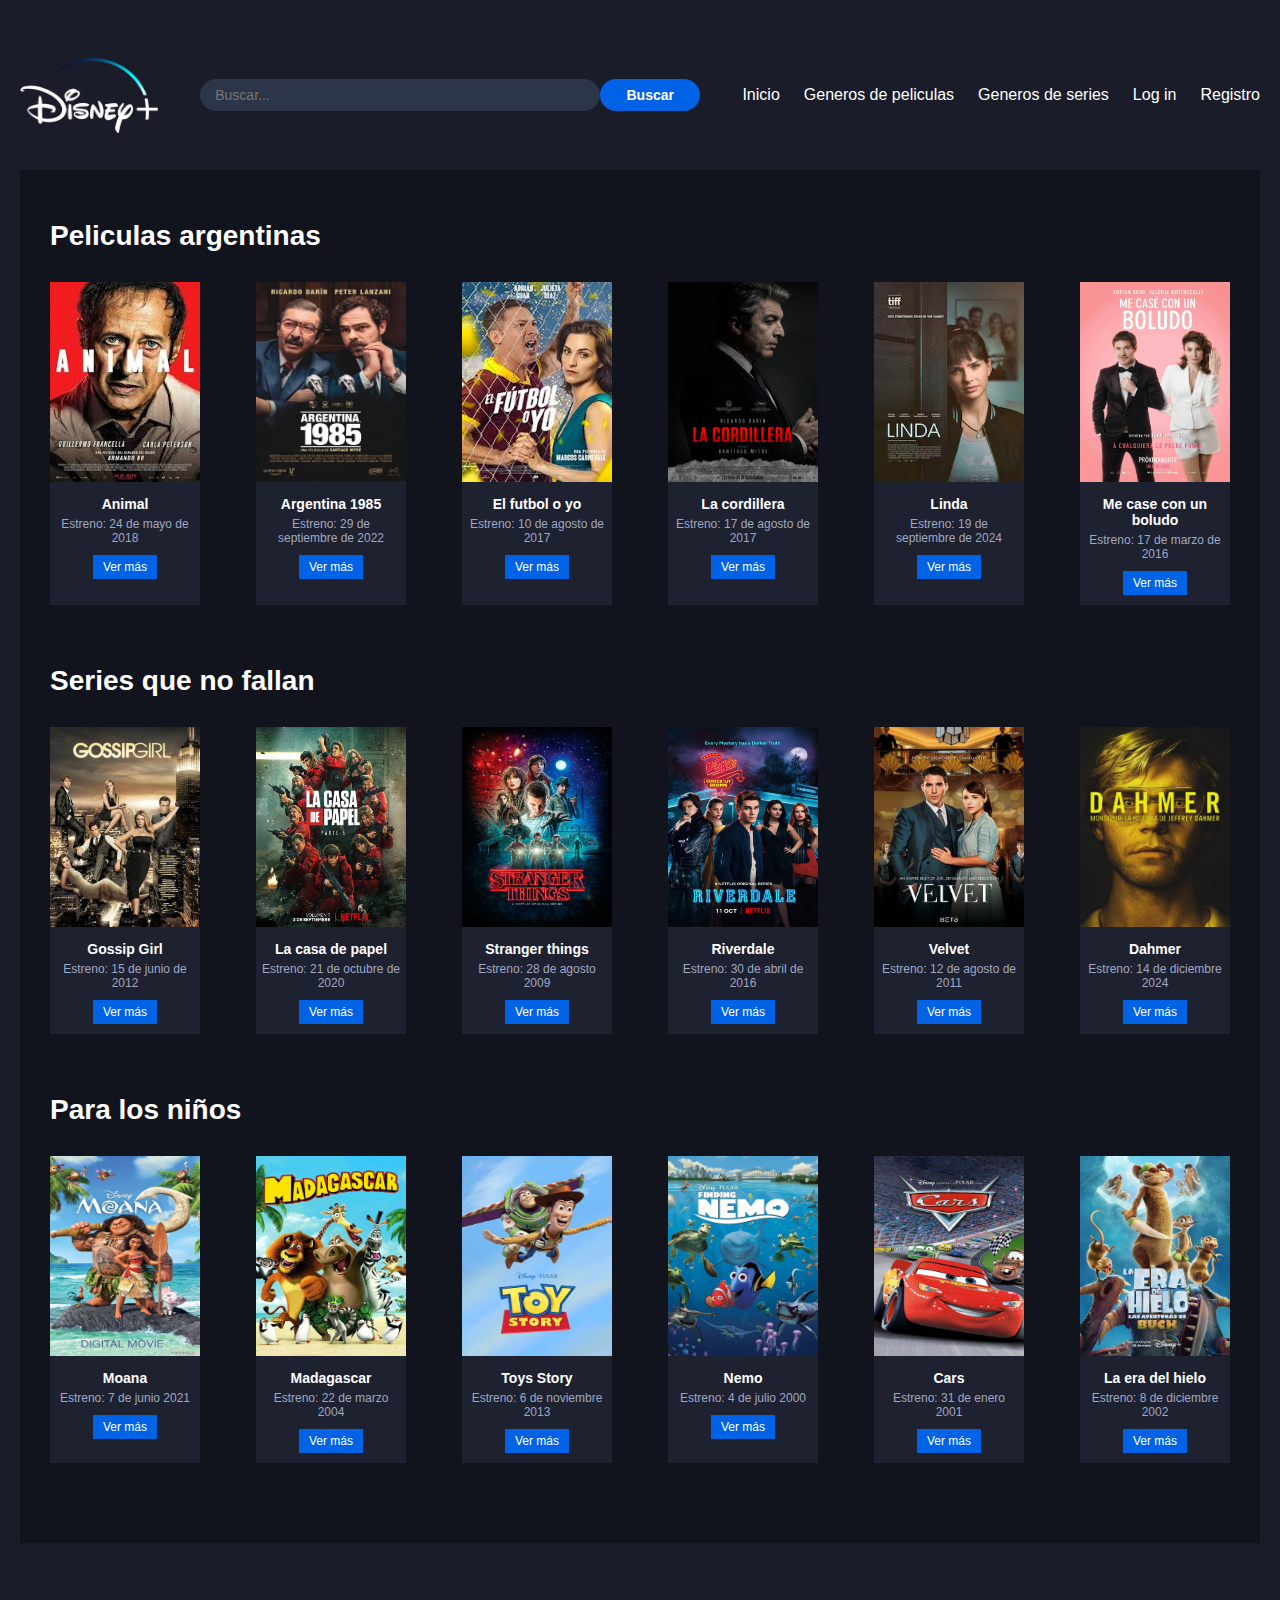
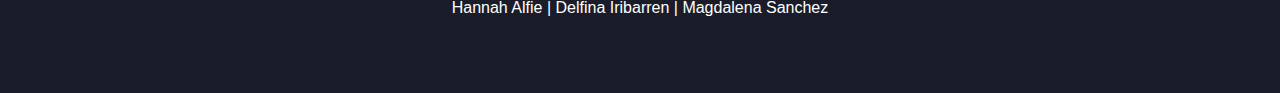
==== index.html @ 9dd9bee4 "header y footer" ====
<!DOCTYPE html>
<html lang="en">
<head>
    <meta charset="UTF-8">
    <meta name="viewport" content="width=device-width, initial-scale=1.0">
    <title>Disney Plus</title>
    <link rel="stylesheet" href="./css/styles.css">
</head>
<body>

    <header>

        <img class="logo" src="./img/Disney_Plus_logo.svg.png" alt="">

        <form class="buscador" action="./resultadosDeBusqueda.html" method="get">
            <input type="text" name="" id="" placeholder="Buscar..." required>
            <button type="submit">Buscar</button>
        </form>
        
        <nav class="formularioNavegador">
            <ul>
                <li>
                    <a href="./index.html">Inicio</a>
                </li>
                <li>
                    <a href="./generosPeliculas.html"> Generos de peliculas </a>
                </li>
                <li>
                    <a href="./generosSeries.html"> Generos de series</a>
                </li>
                <li>
                    <a href="./login.html"> Log in </a>
                </li>
                <li>
                    <a href="./registro.html"> Registro </a>
                </li>
            </ul>
        </nav>

    </header>

    <main>
        <h1>Peliculas argentinas</h1>
        <section class="contenedorPadre">
            <article class="contenedor">
                <img src="./img/animal.png" alt="">
                <h2>Animal</h2>
                <h3>Estreno: 24 de mayo de 2018</h3>
                <a href="./detallePelicula.html">Ver más</a>
            </article>
            
            <article class="contenedor">
                <img src="./img/arg1985.png" alt="">
                <h2>Argentina 1985</h2>
                <h3>Estreno: 29 de septiembre de 2022</h3>
                <a href="./detallePelicula.html">Ver más</a>
            </article>

            <article class="contenedor">
                <img src="./img/elfutbol.png" alt="">
                <h2>El futbol o yo</h2>
                <h3>Estreno: 10 de agosto de 2017</h3>
                <a href="./detallePelicula.html">Ver más</a>
            </article>

            <article class="contenedor">
                <img src="./img/cordillera.jpg" alt="">
                <h2>La cordillera</h2>
                <h3>Estreno: 17 de agosto de 2017</h3>
                <a href="./detallePelicula.html">Ver más</a>
            </article>

            <article class="contenedor">
                <img src="./img/linda.jpg" alt="">
                <h2>Linda</h2>
                <h3>Estreno: 19 de septiembre de 2024</h3>
                <a href="./detallePelicula.html">Ver más</a>
            </article>

            <article class="contenedor">
                <img src="./img/Me_casae_con_un_boludo.jpg" alt="">
                <h2>Me case con un boludo</h2>
                <h3>Estreno: 17 de marzo de 2016</h3>
                <a href="./detallePelicula.html">Ver más</a>
            </article>
        </section>

        <h1>Series que no fallan</h1>
        <section class="contenedorPadre">
            <article class="contenedor">
                <img src="./img/gossip.jpg" alt="">
                <h2>Gossip Girl</h2>
                <h3>Estreno: 15 de junio de 2012</h3>
                <a href="./detalleSerie.html">Ver más</a>
            </article>
            
            <article class="contenedor">
                <img src="./img/lcdp.jpg" alt="">
                <h2>La casa de papel</h2>
                <h3>Estreno: 21 de octubre de 2020</h3>
                <a href="./detalleSerie.html">Ver más</a>
            </article>

            <article class="contenedor">
                <img src="./img/stranger.jpg" alt="">
                <h2>Stranger things</h2>
                <h3>Estreno: 28 de agosto 2009</h3>
                <a href="./detalleSerie.html">Ver más</a>
            </article>

            <article class="contenedor">
                <img src="./img/riv.jpg" alt="">
                <h2>Riverdale</h2>
                <h3>Estreno: 30 de abril de 2016</h3>
                <a href="./detalleSerie.html">Ver más</a>
            </article>

            <article class="contenedor">
                <img src="./img/velvet.jpg" alt="">
                <h2>Velvet</h2>
                <h3>Estreno: 12 de agosto de 2011</h3>
                <a href="./detalleSerie.html">Ver más</a>
            </article>

            <article class="contenedor">
                <img src="./img/dahmer.jpg" alt="">
                <h2>Dahmer</h2>
                <h3>Estreno: 14 de diciembre 2024</h3>
                <a href="./detalleSerie.html">Ver más</a>
            </article>
            
        </section>


        <h1>Para los niños</h1>
        <section class="contenedorPadre">
            <article class="contenedor">
                <img src="./img/moana.jpg" alt="">
                <h2>Moana</h2>
                <h3>Estreno: 7 de junio 2021</h3>
                <a href="./detallePelicula.html">Ver más</a>
            </article>

            <article class="contenedor">
                <img src="./img/mada.jgp.jpg" alt="">
                <h2>Madagascar</h2>
                <h3>Estreno: 22 de marzo 2004</h3>
                <a href="./detallePelicula.html">Ver más</a>
            </article>

            <article class="contenedor">
                <img src="./img/toy.jpg" alt="">
                <h2>Toys Story</h2>
                <h3>Estreno: 6 de noviembre 2013</h3>
                <a href="./detallePelicula.html">Ver más</a>
            </article>

            <article class="contenedor">
                <img src="./img/nemo.jpg" alt="">
                <h2>Nemo</h2>
                <h3>Estreno: 4 de julio 2000</h3>
                <a href="./detallePelicula.html">Ver más</a>
            </article>

            <article class="contenedor">
                <img src="./img/cars.jpg" alt="">
                <h2>Cars</h2>
                <h3>Estreno: 31 de enero 2001</h3>
                <a href="./detallePelicula.html">Ver más</a>
            </article>

            <article class="contenedor">
                <img src="./img/era.jpg" alt="">
                <h2>La era del hielo</h2>
                <h3>Estreno: 8 de diciembre 2002</h3>
                <a href="./detallePelicula.html">Ver más</a>
            </article>
        </section>

    </main>

    <footer>
        <p>Hannah Alfie | Delfina Iribarren | Magdalena Sanchez</p>
    </footer>

</body>
</html>
---- css/styles.css ----
*{
    box-sizing: border-box;
}

body{
    font-family: 'Gill Sans', 'Gill Sans MT', Calibri, 'Trebuchet MS', sans-serif;
    background-color: #1a1d29;
    color: white;
    max-width: 1440px;
    margin: 0 auto;
    padding: 20px;
}

header{
        display: flex;
        justify-content: space-between;
        align-items: center; 
        height: 150px; 
    }
    
.logo{
    height: 75px;    
}

.buscador {
    display: flex;
    width: 50%;
    max-width: 500px;
    margin: 0 30px;
}

.buscador input {
    width: 80%;
    padding: 8px 15px;
    border: none;
    border-radius: 20px;
    background-color: #2d3548;
    color: white;
    font-size: 14px;
}

.buscador button {
    width: 20%;
    background-color: #0063e5;
    color: white;
    border: none;
    border-radius: 20px;
    font-size: 14px;
    font-weight: bold;
}

.formularioNavegador ul{
    list-style: none;
    display: flex;
    gap: 24px; 
    margin: 0;
    padding: 0;
}

.formularioNavegador li a{
        color: white;
        text-decoration: none;      
}

main {
    padding: 20px;
    background-color: #12141d;
    color: white;
}

main h1 {
    font-size: 28px;
    margin: 30px 0 20px 10px;
    color: #ffffff;
}


.contenedorPadre{
    display: flex;
    flex-wrap: wrap;
    justify-content: space-between;
    padding: 10px;
    margin-bottom: 30px;
}

.contenedor{
    width: 150px;
    background: #1e2130;
    margin-bottom: 20px;
    text-align: center;
}

.contenedor img {
    width: 100%;
    height: 200px;
}

.contenedor h2 {
    font-size: 14px;
    margin: 10px 5px 5px;
}

.contenedor h3 {
    font-size: 12px;
    color: #a0a8c0;
    margin: 0 5px 10px;
    font-weight: normal;
}

.contenedor a {
    display: inline-block;
    background: #0063e5;
    color: white;
    padding: 5px 10px;
    margin-bottom: 10px;
    text-decoration: none;
    font-size: 12px;
}

footer {
    padding: 40px 20px;
    text-align: center;
}

footer p {
    color: white; 
    font-size: 16px;
}






.detallePelicula{
    max-height: 20vw;
    max-width: 20vw;
    align-content: center; 
    /* NO FUNCIONA EL CENTRALIZADO */
}

.detalleSerie{
    max-height: 20vw;
    max-width: 20vw;
    align-content: center;
    justify-content: center; /*acá probé justificandolo y me funciona */
    /* NO FUNCIONA EL CENTRALIZADO */
}
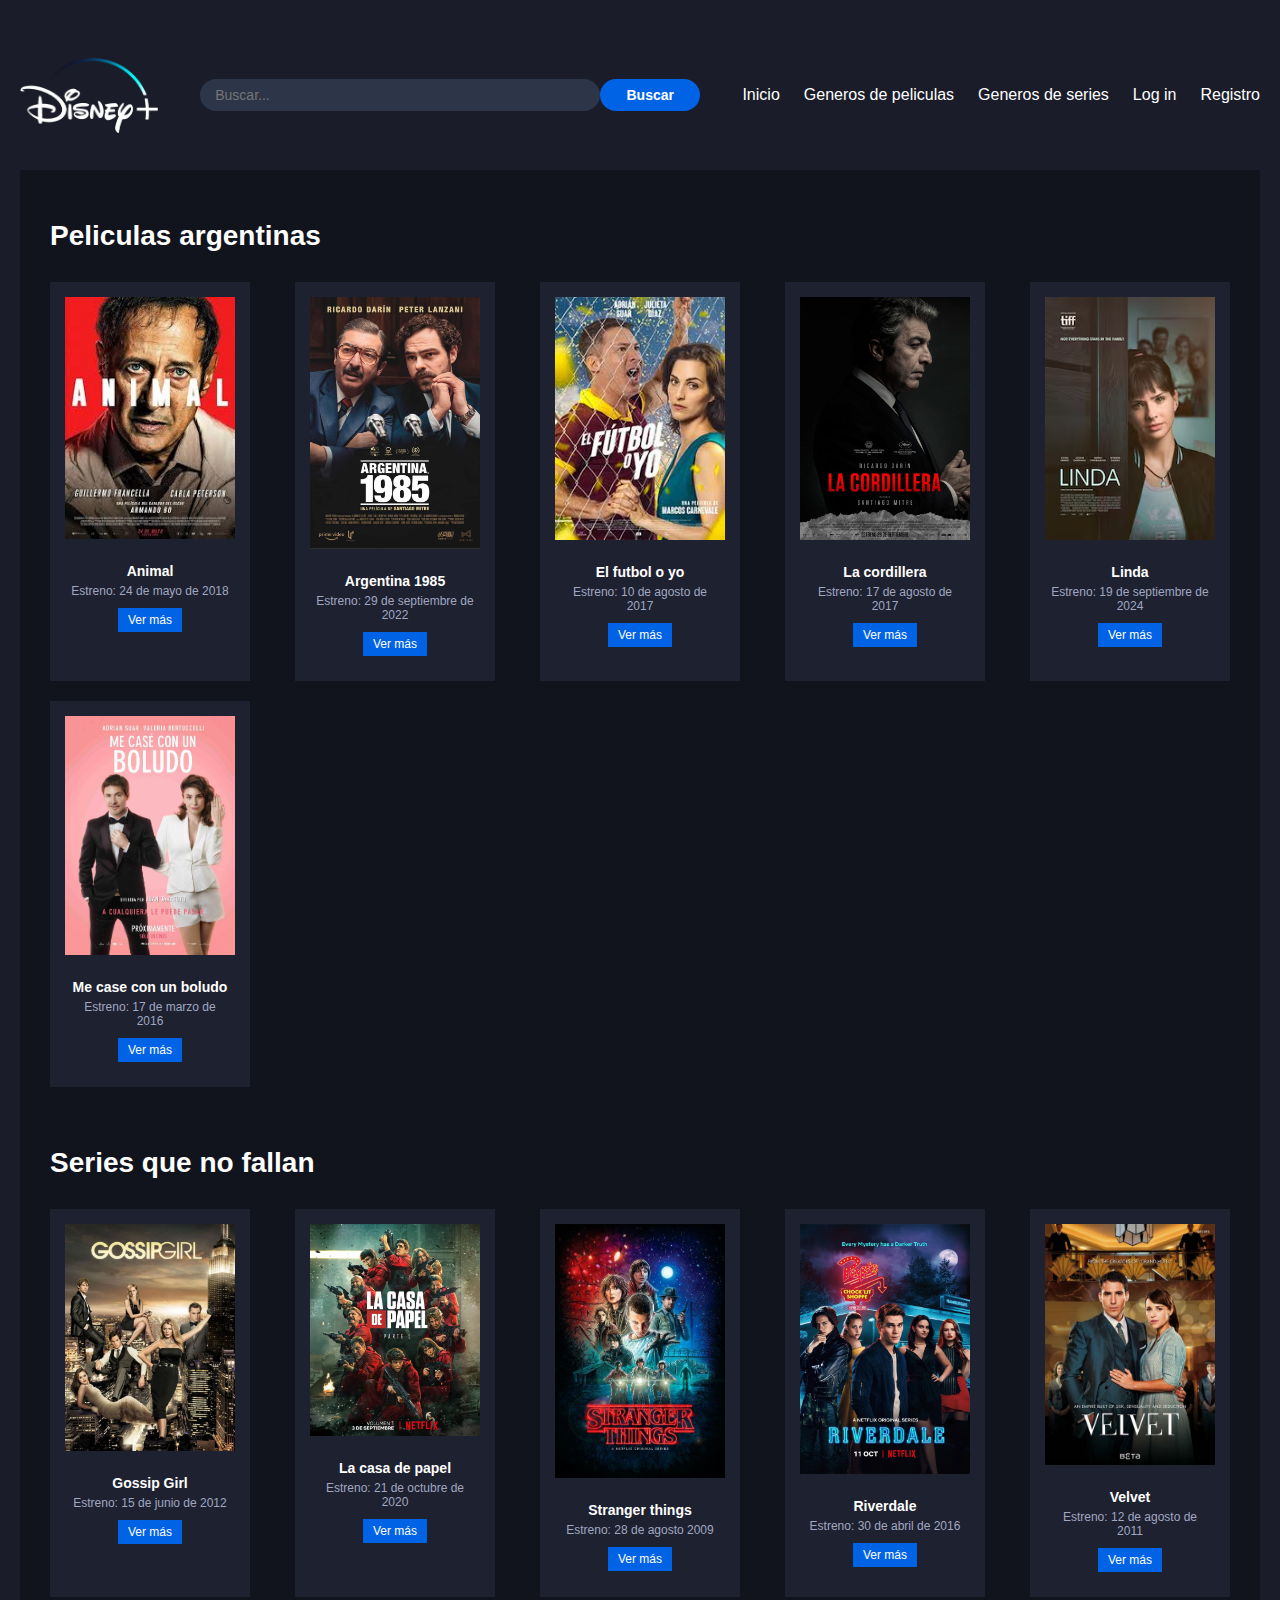
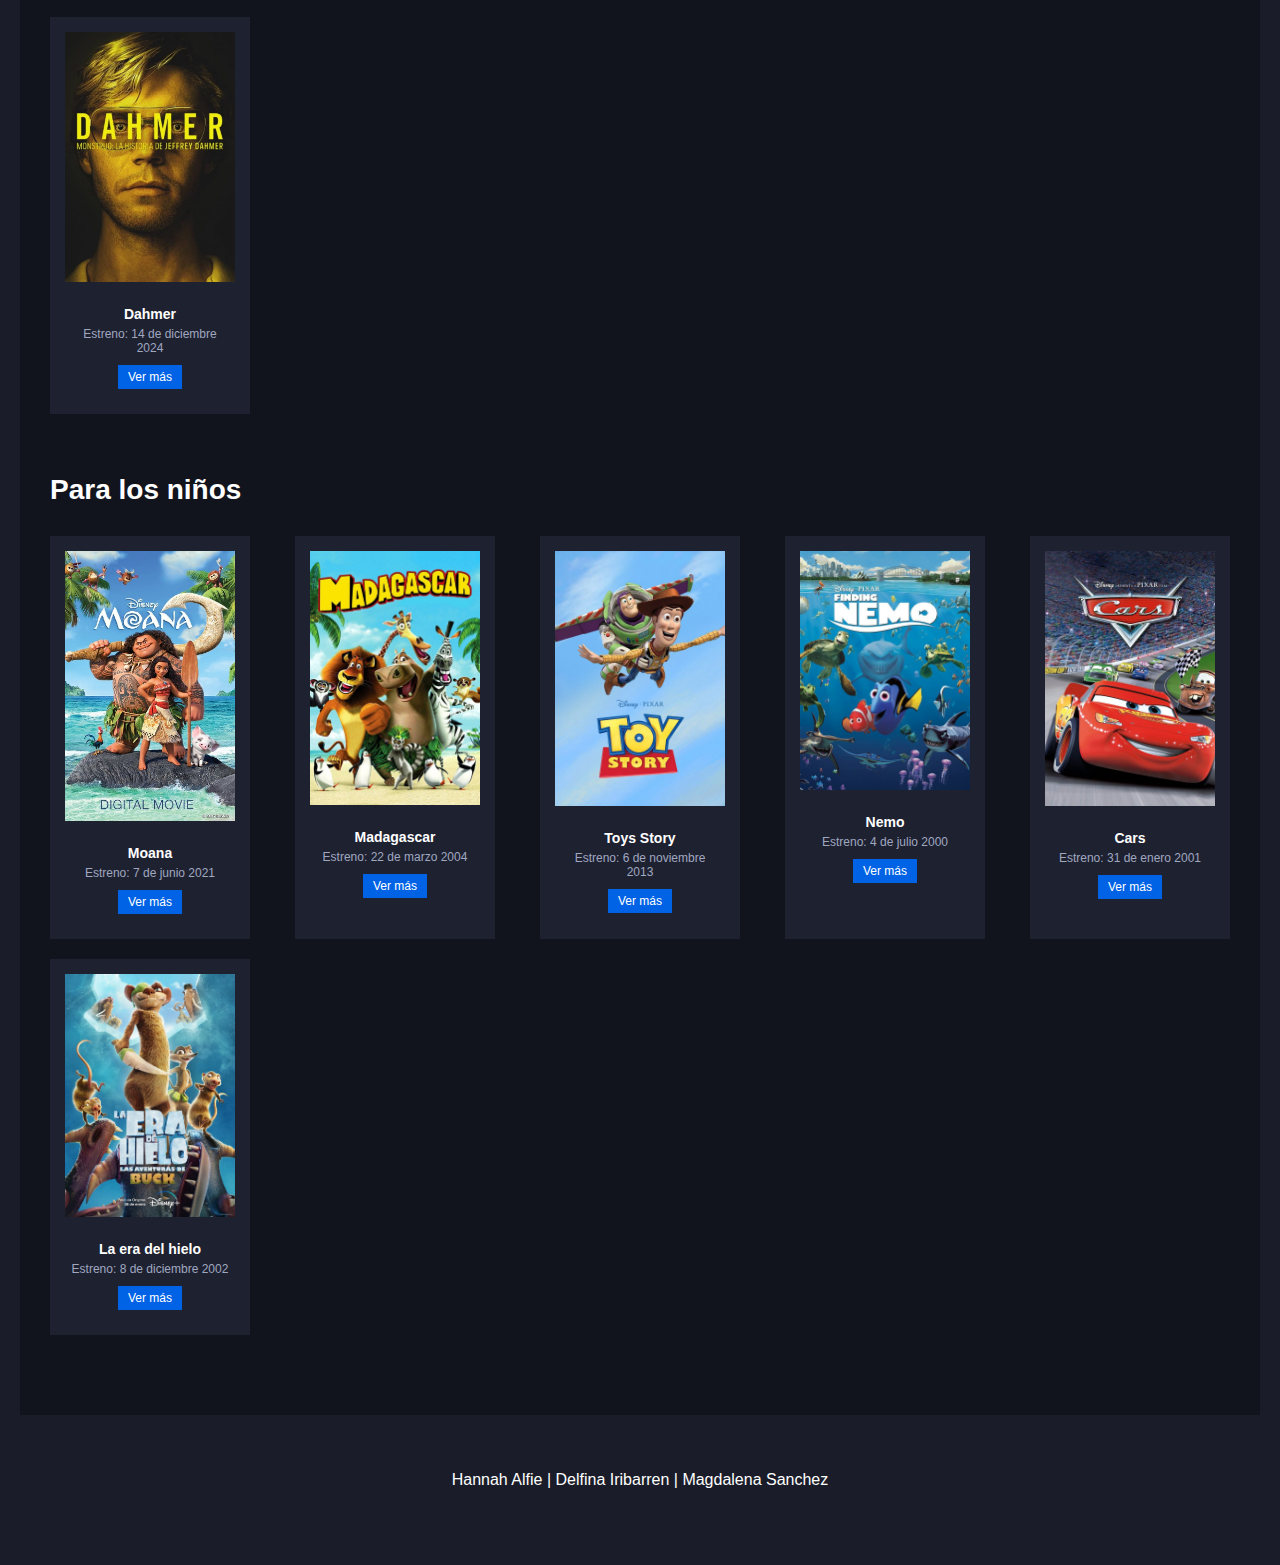
==== commit d19293aa: "registro terminado, correcciones en detalles e index" ====
--- a/index.html
+++ b/index.html
@@ -39,7 +39,7 @@
 
     </header>
 
-    <main>
+    <main class="mainindex">
         <h1>Peliculas argentinas</h1>
         <section class="contenedorPadre">
             <article class="contenedor">
--- a/css/styles.css
+++ b/css/styles.css
@@ -10,7 +10,7 @@
     margin: 0 auto;
     padding: 20px;
 }
-
+/* HEADER */
 header{
         display: flex;
         justify-content: space-between;
@@ -62,18 +62,18 @@
         text-decoration: none;      
 }
 
-main {
+/* INDEX */
+.mainindex{
     padding: 20px;
     background-color: #12141d;
     color: white;
 }
 
-main h1 {
+.mainindex h1 {
     font-size: 28px;
     margin: 30px 0 20px 10px;
     color: #ffffff;
 }
-
 
 .contenedorPadre{
     display: flex;
@@ -84,15 +84,16 @@
 }
 
 .contenedor{
-    width: 150px;
+    width: 200px;
     background: #1e2130;
     margin-bottom: 20px;
     text-align: center;
+    padding: 15px;
 }
 
 .contenedor img {
     width: 100%;
-    height: 200px;
+    margin-bottom: 10px;
 }
 
 .contenedor h2 {
@@ -127,25 +128,102 @@
     font-size: 16px;
 }
 
-
-
-
-
-
-.detallePelicula{
-    max-height: 20vw;
-    max-width: 20vw;
-    align-content: center; 
-    /* NO FUNCIONA EL CENTRALIZADO */
+/* DETALLES */
+
+.detallePelicula {
+    width: 200px;
+    height: auto;
+    border-radius: 5px;
 }
 
 .detalleSerie{
-    max-height: 20vw;
-    max-width: 20vw;
-    align-content: center;
-    justify-content: center; /*acá probé justificandolo y me funciona */
-    /* NO FUNCIONA EL CENTRALIZADO */
-}
-
-
-
+    width: 200px;
+    height: auto;
+    border-radius: 5px;
+}
+
+.detalle-titulo {
+    font-size: 32px;
+    color: white;
+}
+
+.detalle-calificacion {
+    color: #99c0f1;
+    font-size: 20px;
+}
+
+.detalle-info {
+    color: #a0a8c0;
+    font-weight: normal;
+}
+
+.detalle-descripcion {
+    color: #e0e3eb;
+
+}
+
+.detalle-genero a {
+    color: #00a8e8;
+    text-decoration: none;
+}
+
+/* FORMULARIOS */
+.container {
+    display: flex;
+    justify-content: center;
+    padding: 20px;
+    background: #1a1d29;
+}
+
+.login_container, .register_container{
+    background: #2d3548;
+    padding: 30px;
+    border-radius: 8px;
+    width: 100%;
+    max-width: 400px;
+}
+
+
+.login_container h2, .register_container h2  {
+    color: white;
+    text-align: center;
+    margin-bottom: 25px;
+    font-size: 24px;
+}
+
+
+.form_group {
+    margin-bottom: 15px;
+}
+
+.form_control {
+    width: 100%;
+    padding: 10px;
+    background: #1a1d29;
+    border: none;
+    border-radius: 4px;
+    margin-top: 5px;
+}
+
+.boton {
+    width: 100%;
+    padding: 12px;
+    background: #0063e5;
+    color: white;
+    border: none;
+    border-radius: 4px;
+    margin-top: 10px;
+}
+
+.login_container p, .register_container p  {
+    text-align: center;
+    color: #a0a8c0;
+    margin-top: 15px;
+}
+
+.login_container a, 
+.register_container a {
+    color: #00a8e8;
+}
+
+
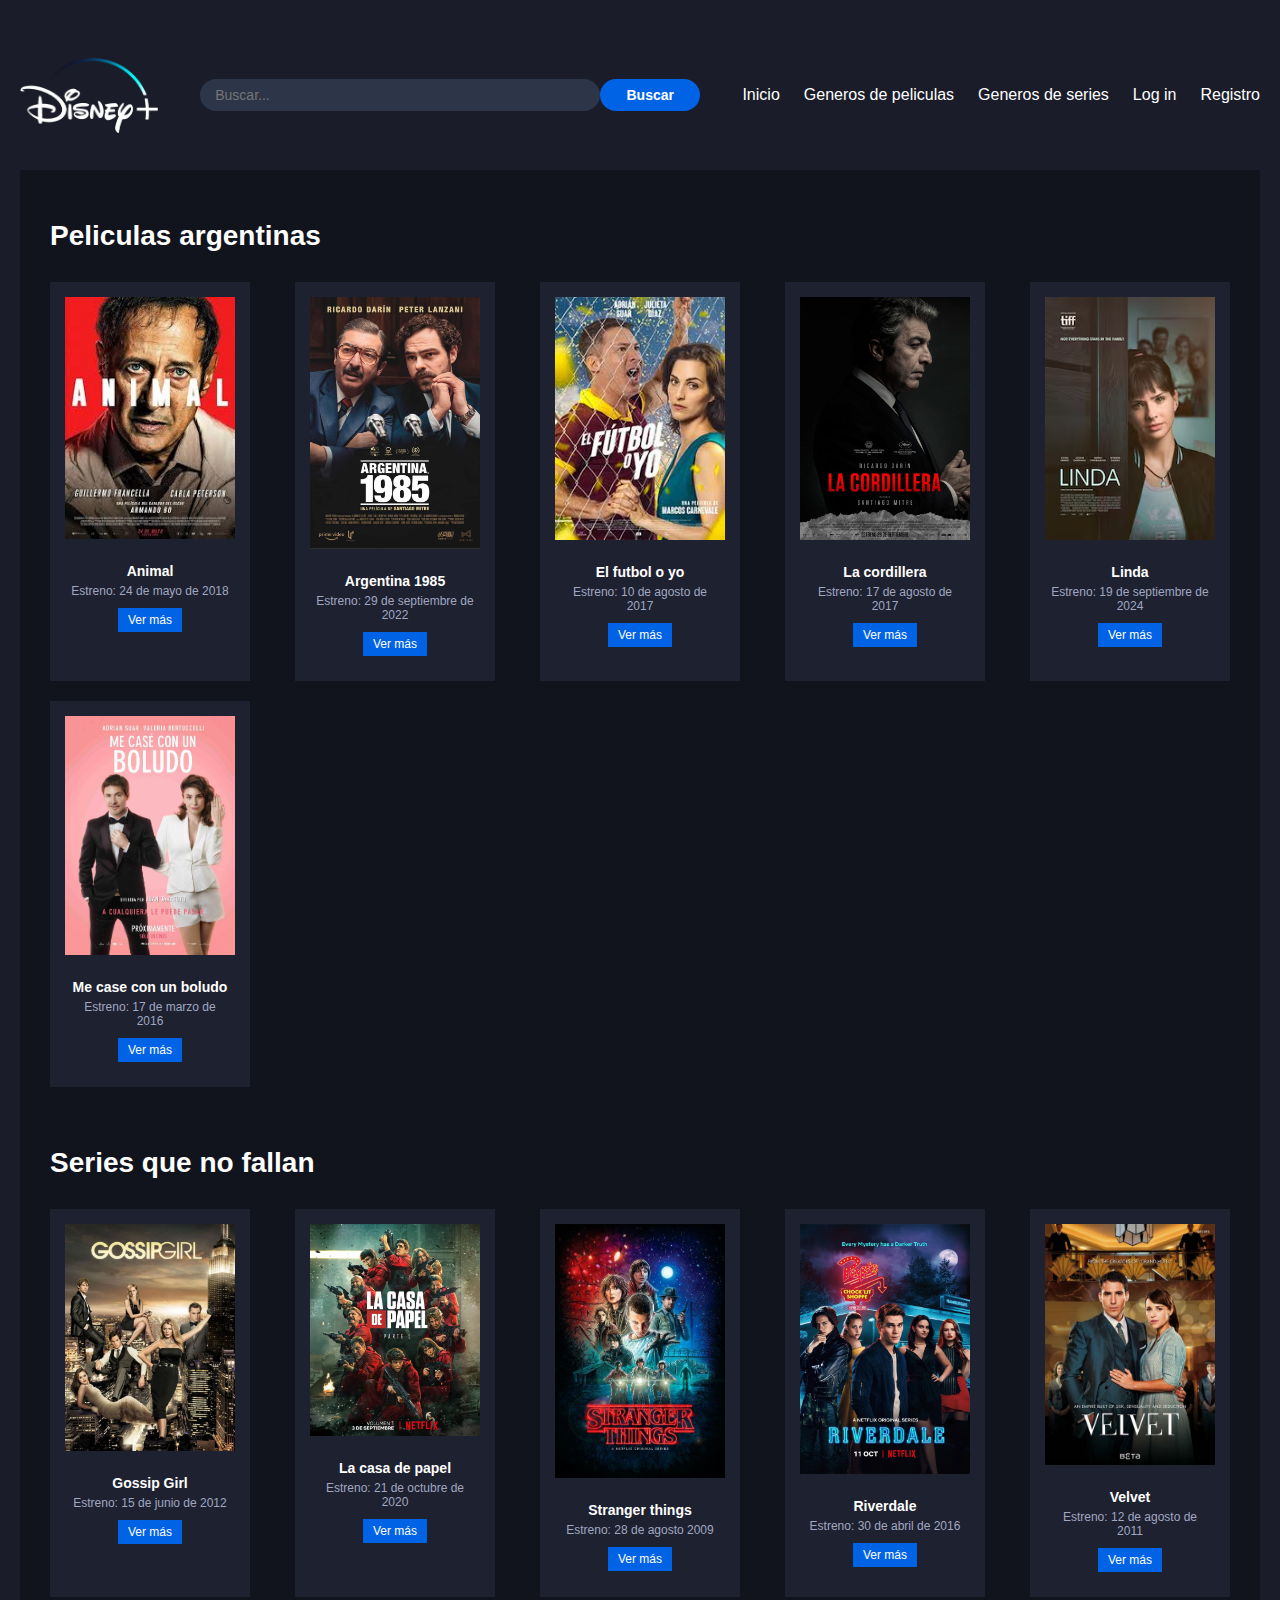
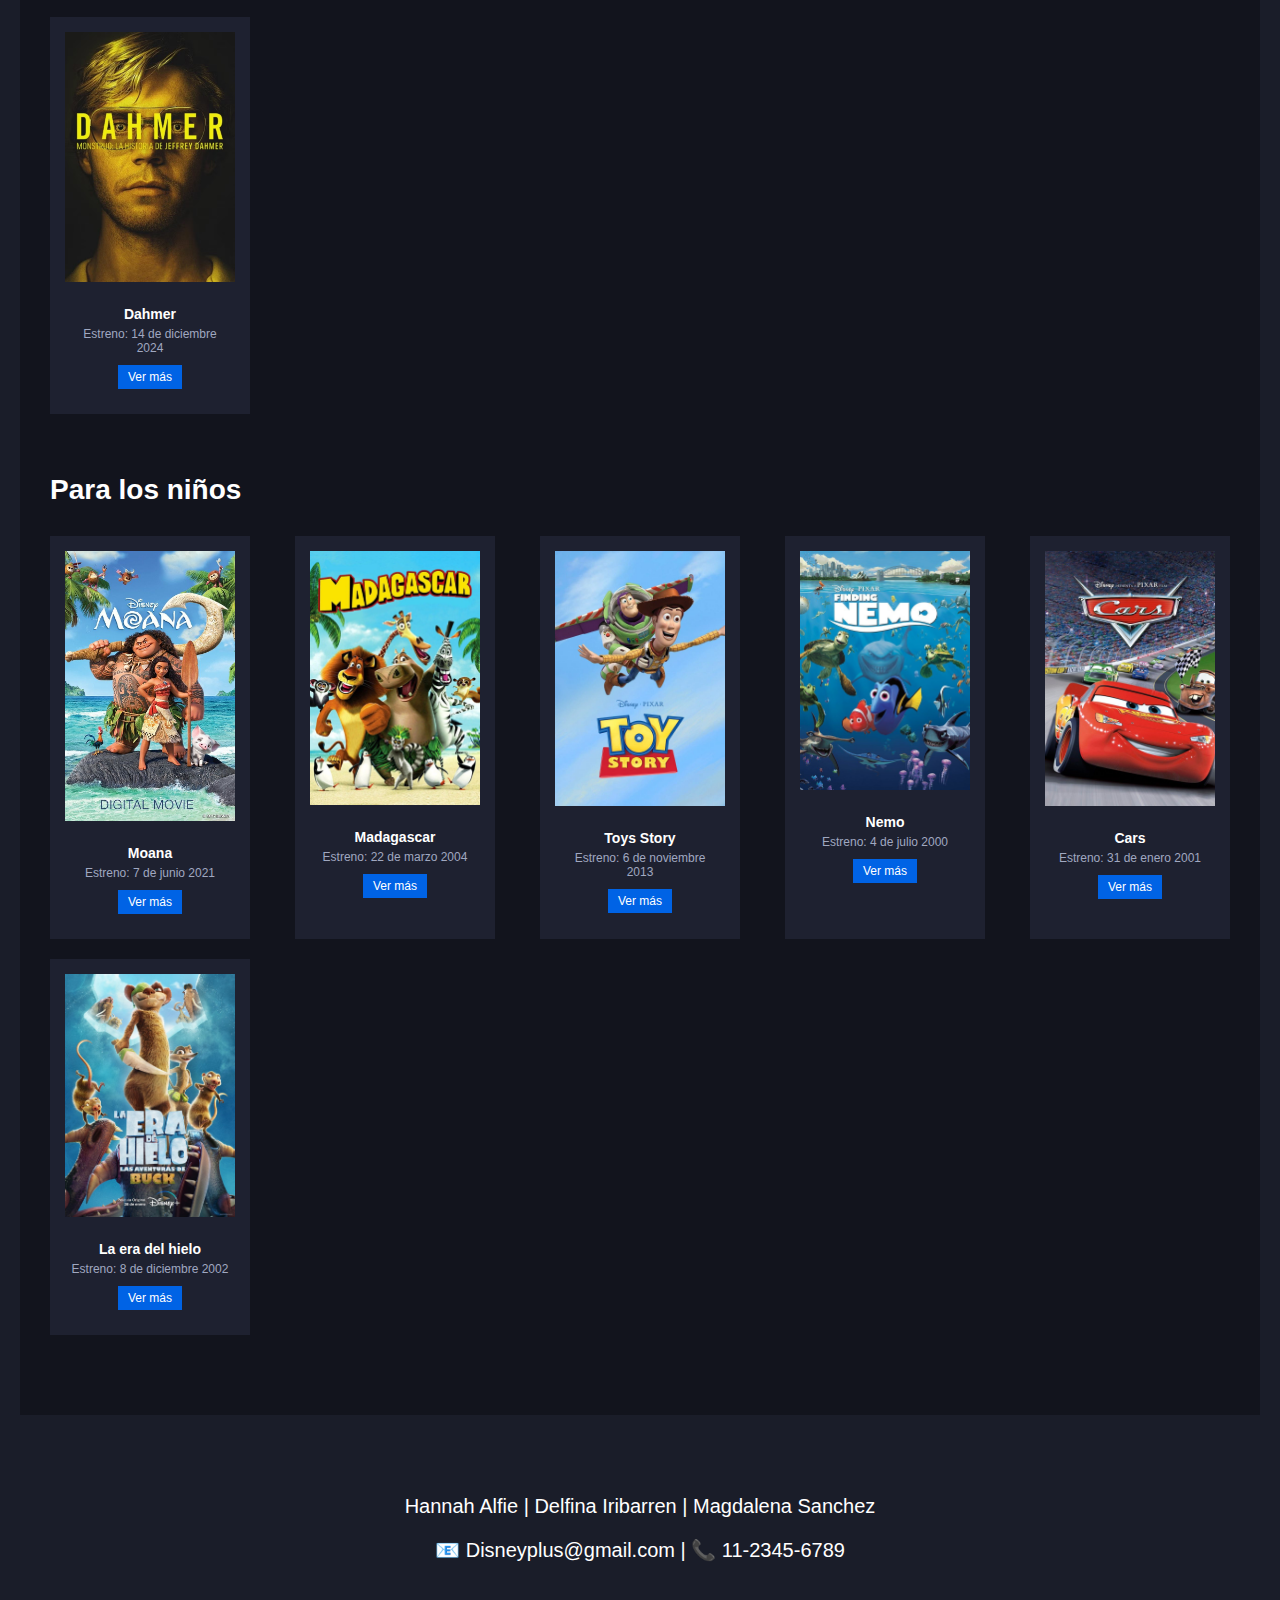
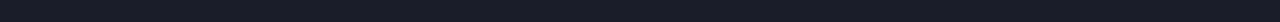
==== commit 95609a3a: "footer" ====
--- a/index.html
+++ b/index.html
@@ -181,7 +181,9 @@
 
     <footer>
         <p>Hannah Alfie | Delfina Iribarren | Magdalena Sanchez</p>
+        <p>📧 Disneyplus@gmail.com | 📞 11-2345-6789</p>
     </footer>
+
 
 </body>
 </html>--- a/css/styles.css
+++ b/css/styles.css
@@ -117,15 +117,13 @@
     text-decoration: none;
     font-size: 12px;
 }
-
+/* FOOTER */
 footer {
-    padding: 40px 20px;
-    text-align: center;
-}
-
-footer p {
-    color: white; 
-    font-size: 16px;
+    color: #ffffff;
+    text-align: center;
+    padding: 20px;
+    font-size: 20px;
+    margin-top: 40px;
 }
 
 /* DETALLES */
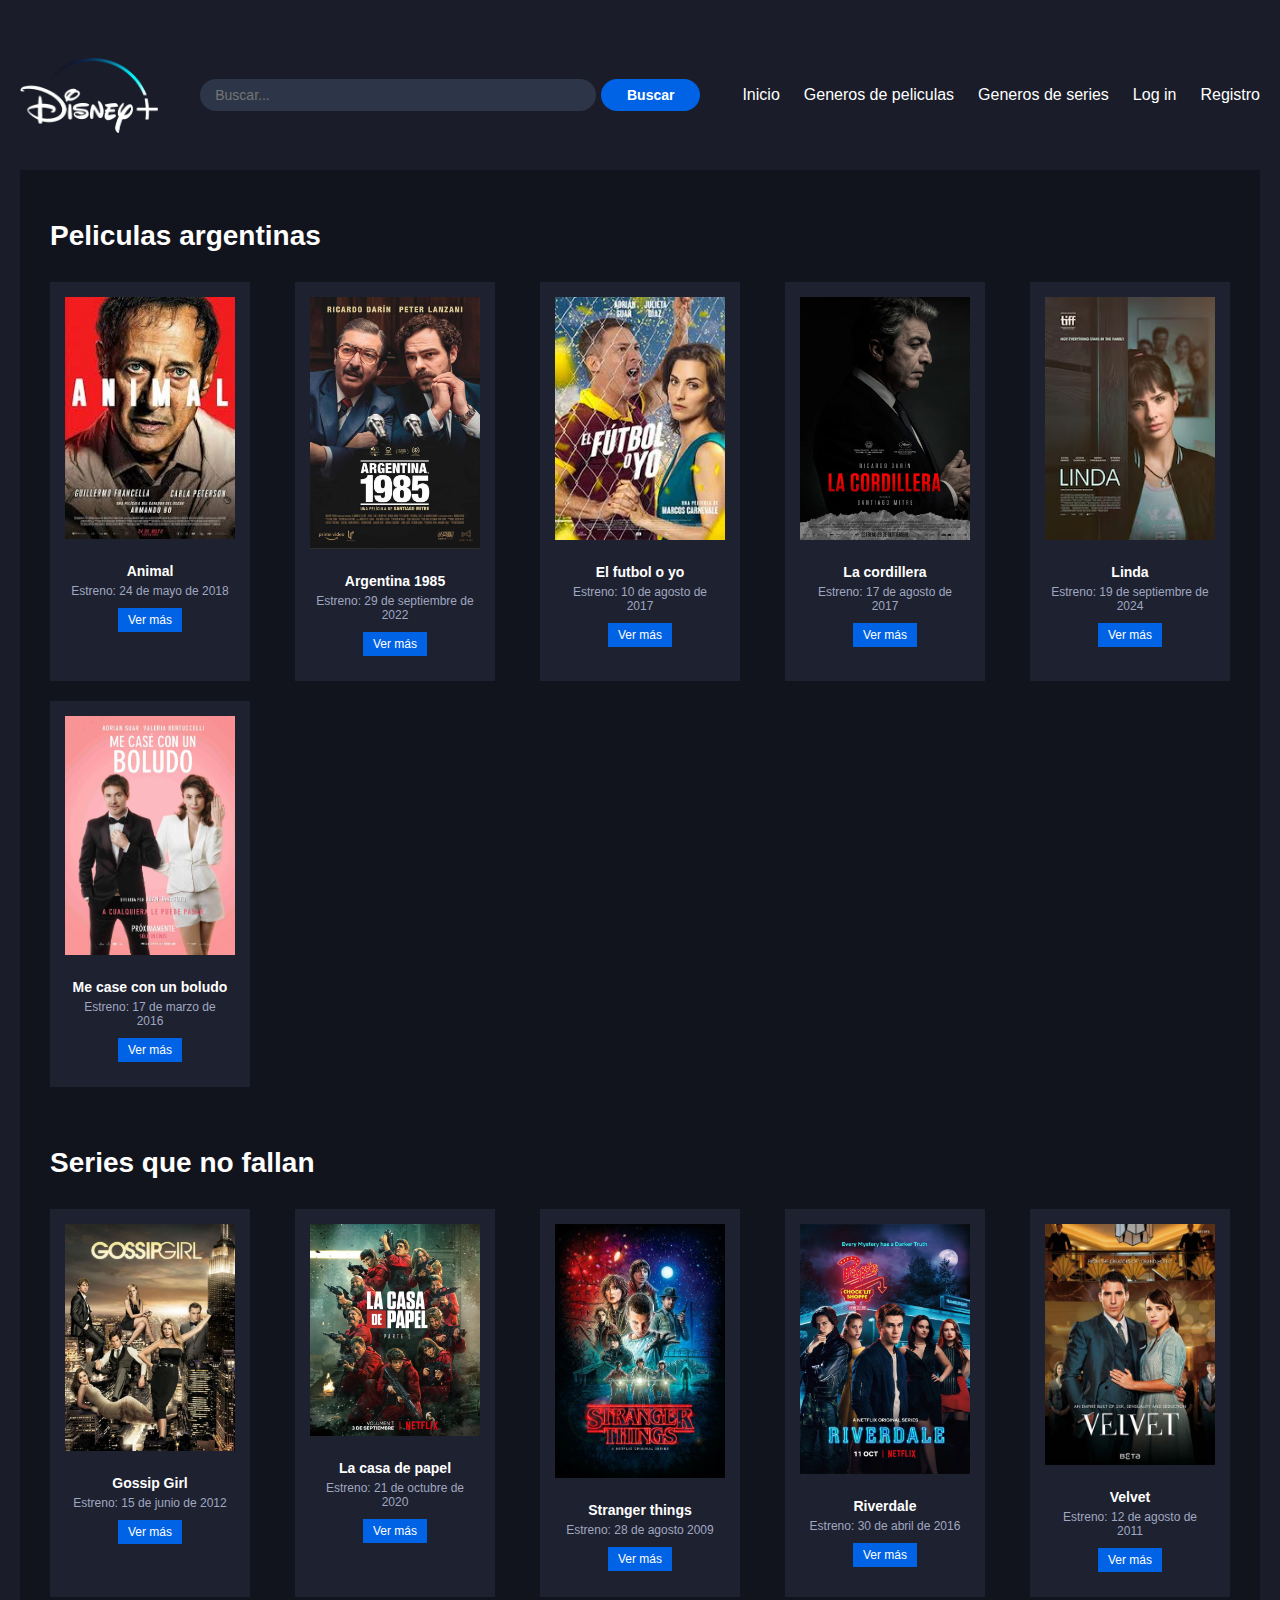
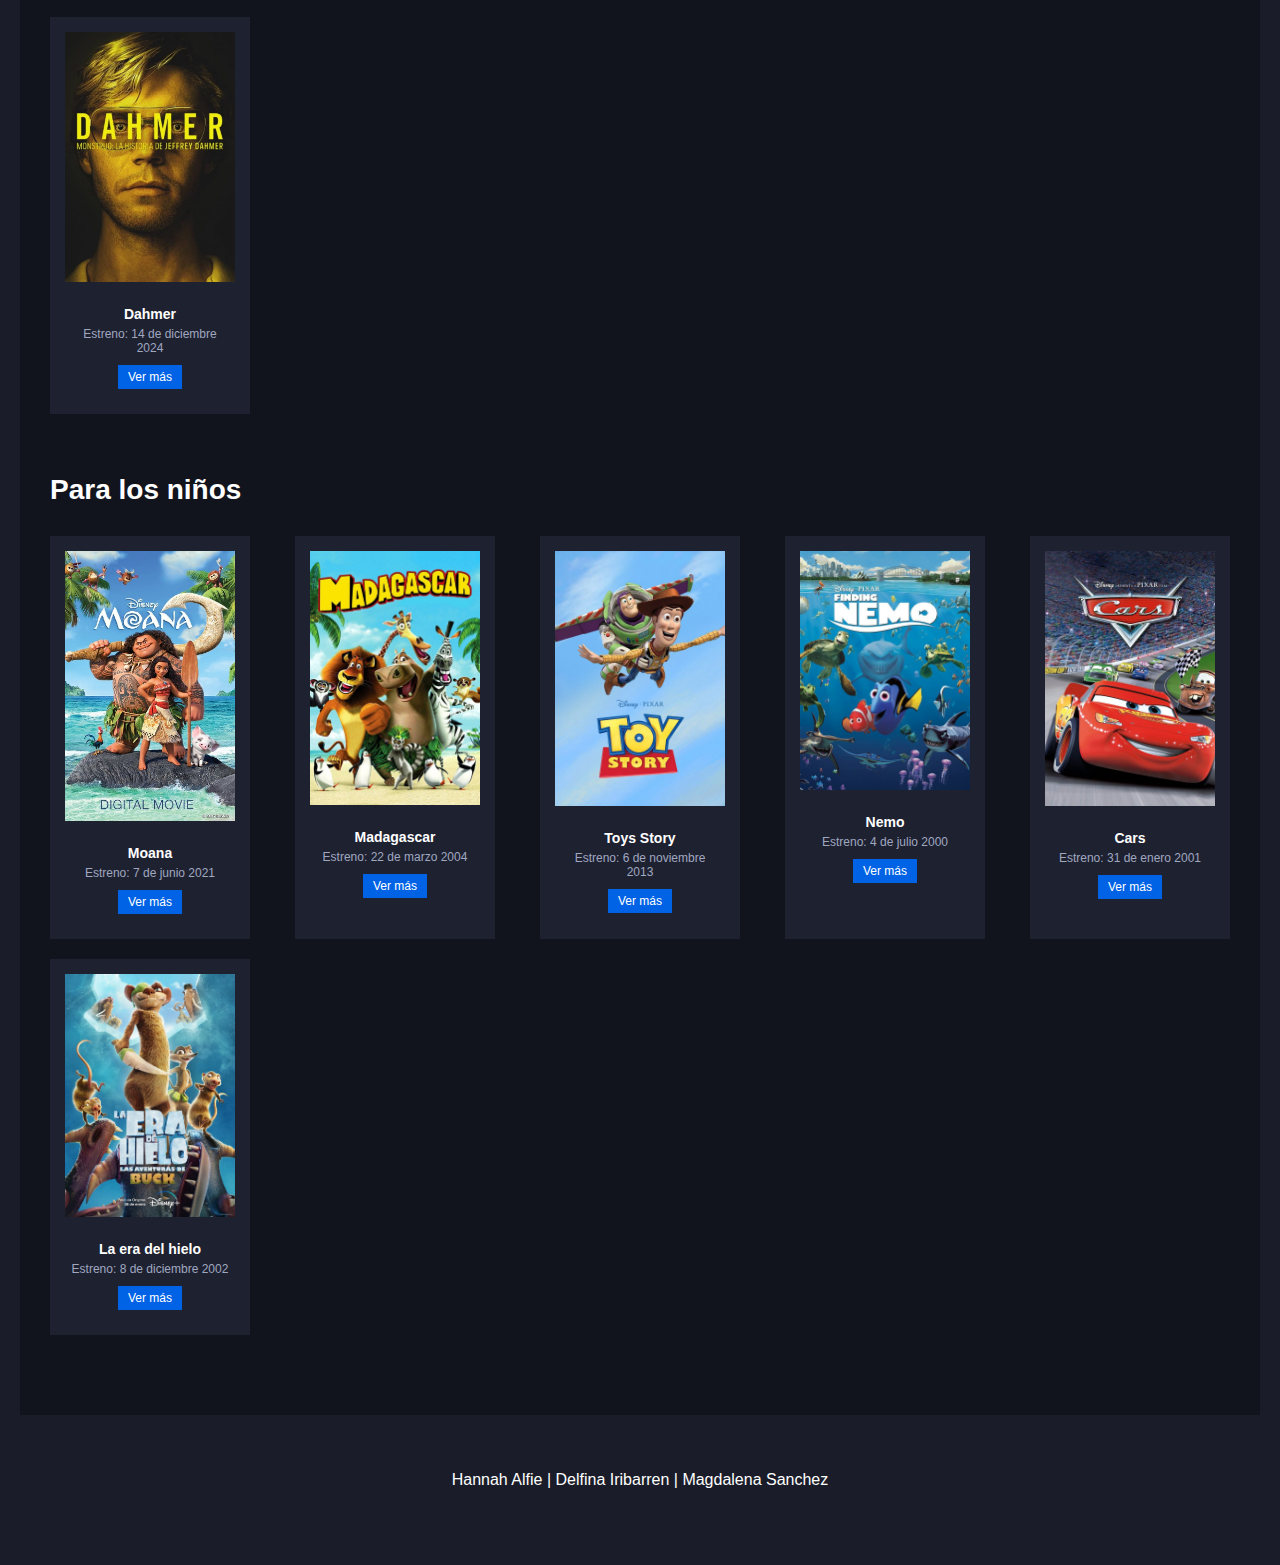
==== commit 7f4a97af: "mis cambios locales" ====
--- a/index.html
+++ b/index.html
@@ -39,7 +39,7 @@
 
     </header>
 
-    <main class="mainindex">
+    <main>
         <h1>Peliculas argentinas</h1>
         <section class="contenedorPadre">
             <article class="contenedor">
@@ -181,9 +181,8 @@
 
     <footer>
         <p>Hannah Alfie | Delfina Iribarren | Magdalena Sanchez</p>
-        <p>📧 Disneyplus@gmail.com | 📞 11-2345-6789</p>
     </footer>
-
+    <!-- comentario -->
 
 </body>
 </html>--- a/css/styles.css
+++ b/css/styles.css
@@ -10,7 +10,7 @@
     margin: 0 auto;
     padding: 20px;
 }
-/* HEADER */
+
 header{
         display: flex;
         justify-content: space-between;
@@ -37,6 +37,7 @@
     background-color: #2d3548;
     color: white;
     font-size: 14px;
+    margin-right: 5px;
 }
 
 .buscador button {
@@ -62,18 +63,18 @@
         text-decoration: none;      
 }
 
-/* INDEX */
-.mainindex{
+main {
     padding: 20px;
     background-color: #12141d;
     color: white;
 }
 
-.mainindex h1 {
+main h1 {
     font-size: 28px;
     margin: 30px 0 20px 10px;
     color: #ffffff;
 }
+
 
 .contenedorPadre{
     display: flex;
@@ -117,13 +118,15 @@
     text-decoration: none;
     font-size: 12px;
 }
-/* FOOTER */
+
 footer {
-    color: #ffffff;
-    text-align: center;
-    padding: 20px;
-    font-size: 20px;
-    margin-top: 40px;
+    padding: 40px 20px;
+    text-align: center;
+}
+
+footer p {
+    color: white; 
+    font-size: 16px;
 }
 
 /* DETALLES */
@@ -165,7 +168,7 @@
     text-decoration: none;
 }
 
-/* FORMULARIOS */
+/* LOGIN */
 .container {
     display: flex;
     justify-content: center;
@@ -173,7 +176,7 @@
     background: #1a1d29;
 }
 
-.login_container, .register_container{
+.login_container {
     background: #2d3548;
     padding: 30px;
     border-radius: 8px;
@@ -181,19 +184,21 @@
     max-width: 400px;
 }
 
-
-.login_container h2, .register_container h2  {
+.login_container h2 {
     color: white;
     text-align: center;
     margin-bottom: 25px;
     font-size: 24px;
 }
 
-
 .form_group {
     margin-bottom: 15px;
 }
 
+.form_group label {
+    color: #a0a8c0;
+}
+
 .form_control {
     width: 100%;
     padding: 10px;
@@ -213,15 +218,73 @@
     margin-top: 10px;
 }
 
-.login_container p, .register_container p  {
+.login_container p {
     text-align: center;
     color: #a0a8c0;
     margin-top: 15px;
 }
 
-.login_container a, 
-.register_container a {
+.login_container a {
     color: #00a8e8;
 }
 
-
+/* REGISTRO */
+.registrate{
+    display: flex;
+    justify-content: center;
+}
+.contenedorFormRegister{
+    display: flex;
+    justify-content: center;
+    padding: 20px;
+    background: #1a1d29;
+}
+.contenedorFormRegister div{
+    padding: 5px;
+}
+.contenedorFormRegister label{
+    text-align: center;
+    color: #a0a8c0;
+    margin-top: 15px;
+}
+.contenedorFormRegister span{
+    text-align: center;
+    color: #a0a8c0;
+    margin-top: 15px;
+}
+.yaTengo{
+    text-align: center;
+}
+.contenedorFormRegister a{
+    color: #00a8e8;
+}
+.botonEnviarRegistro{
+    width: 100%;
+    padding: 12px;
+    background: #0063e5;
+    color: white;
+    border: none;
+    border-radius: 4px;
+    margin-top: 10px;
+}
+.botonEnviarRegistro a{
+    color: white;
+    text-decoration: none;
+}
+
+/* GENEROS PELICULAS Y GENEROS SERIES */
+.generos ul{
+    display: flex;
+    justify-content: space-around;
+}
+.generos li{
+    padding: 5px;
+    list-style: none;
+}
+.generos a{
+    text-decoration: none;
+    color:#00a8e8;
+    border: 2px solid #00a8e8;
+    border-radius: 4px;
+    padding: 8px;
+}
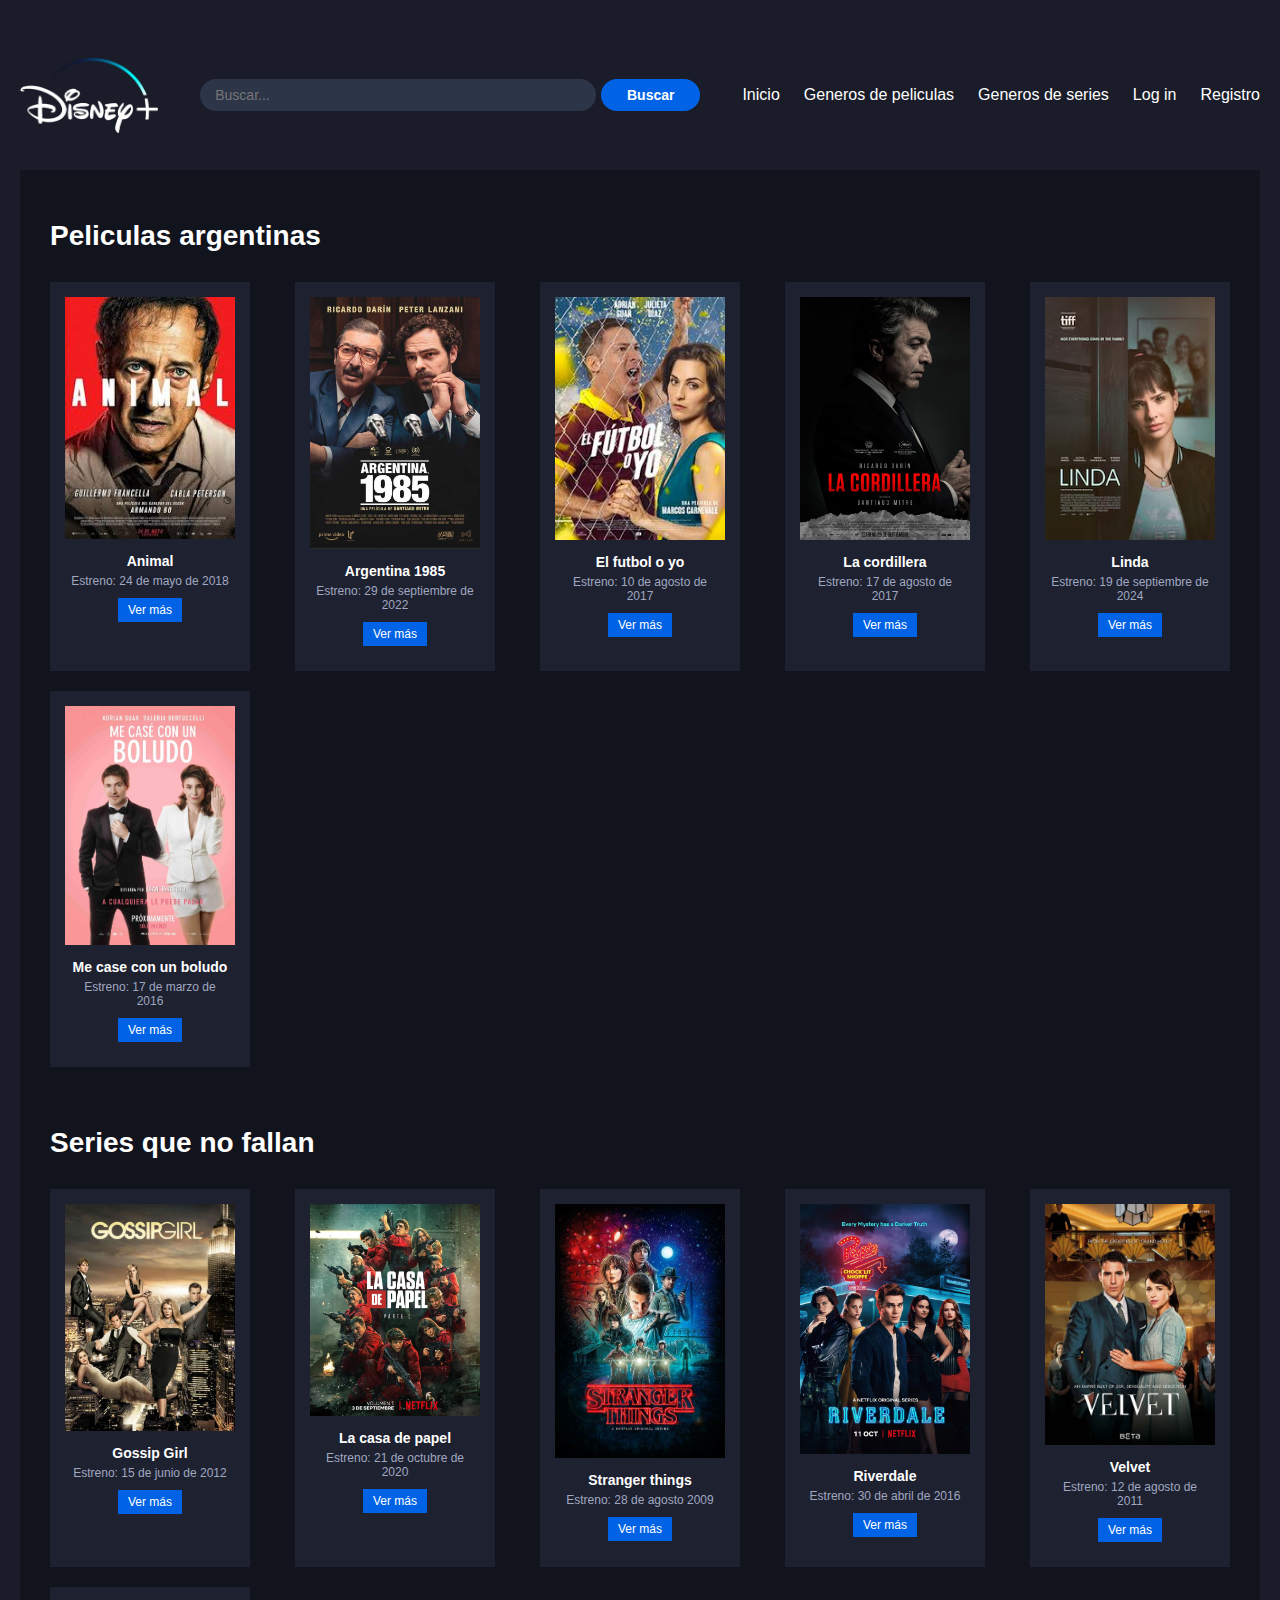
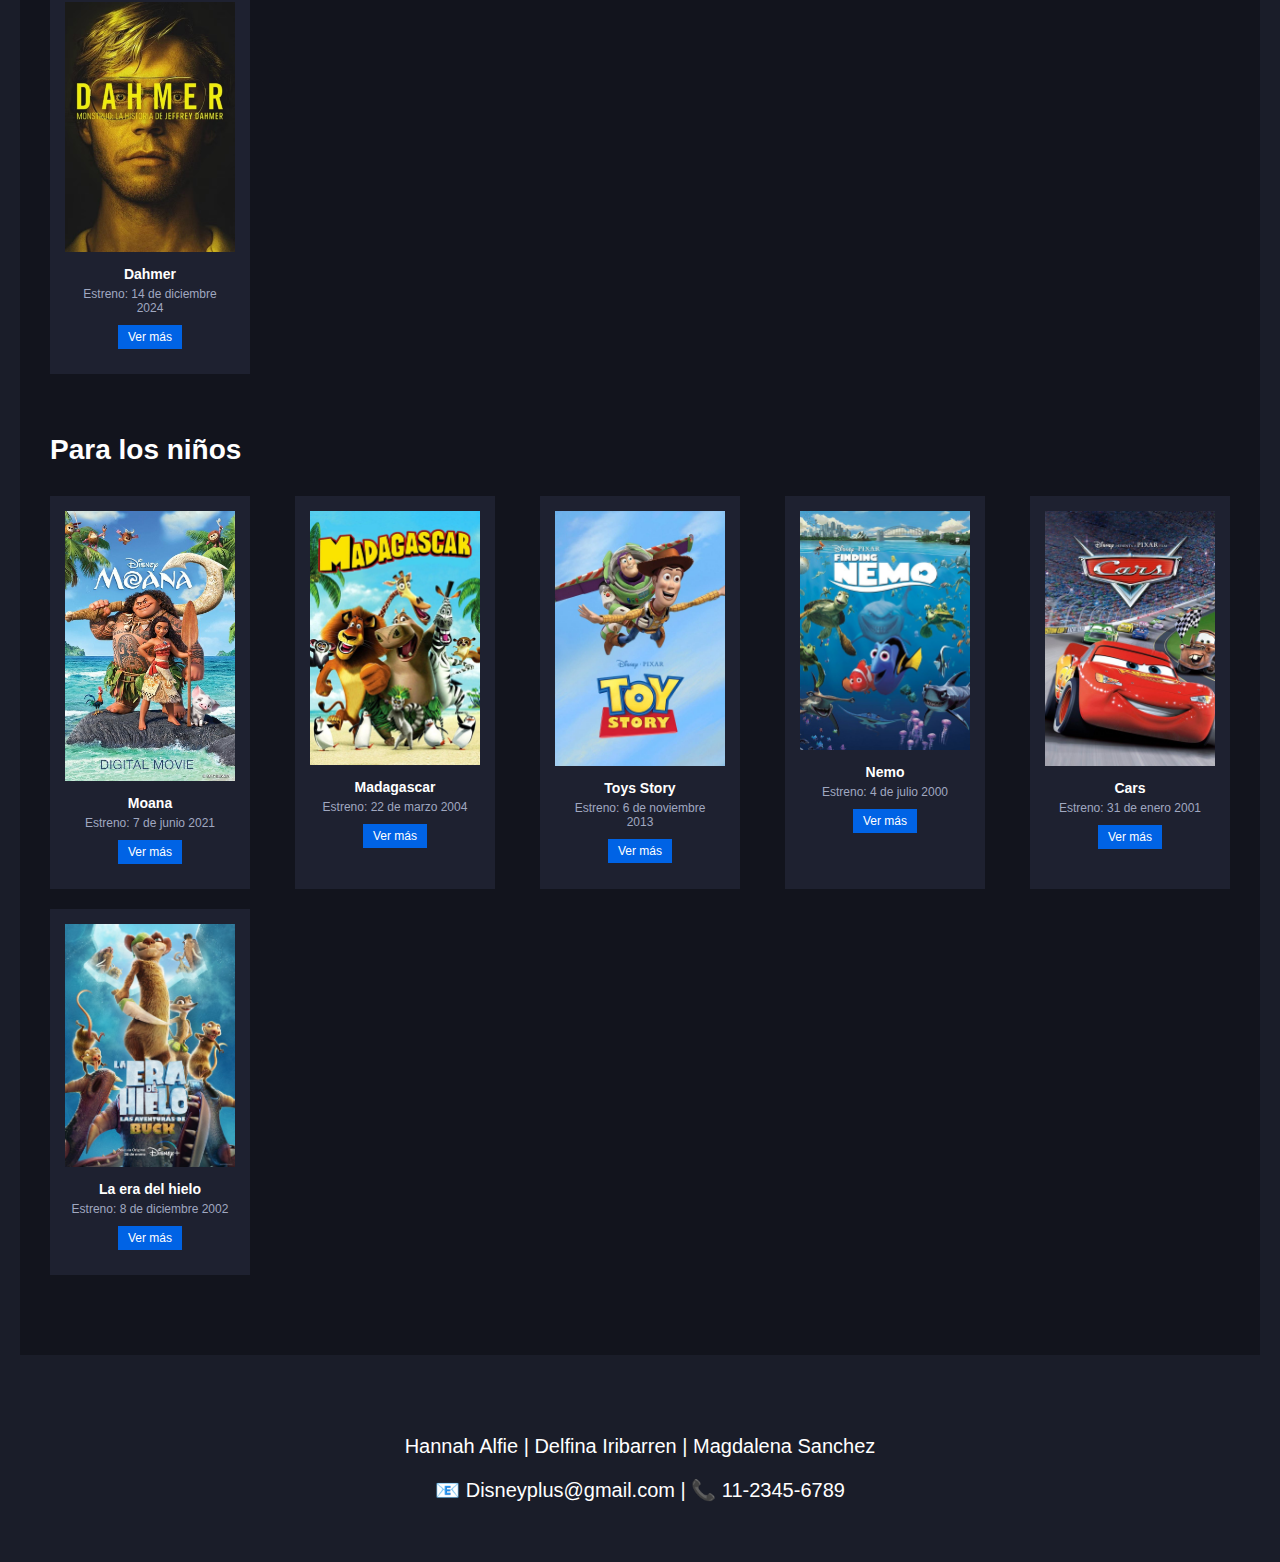
==== commit aeace5fb: "header de detalle genero, termine html de detalle pelicula y serie y su css" ====
--- a/index.html
+++ b/index.html
@@ -39,7 +39,7 @@
 
     </header>
 
-    <main>
+    <main class="mainindex">
         <h1>Peliculas argentinas</h1>
         <section class="contenedorPadre">
             <article class="contenedor">
@@ -181,8 +181,10 @@
 
     <footer>
         <p>Hannah Alfie | Delfina Iribarren | Magdalena Sanchez</p>
+        <p>📧 Disneyplus@gmail.com | 📞 11-2345-6789</p>
     </footer>
     <!-- comentario -->
 
+
 </body>
 </html>--- a/css/styles.css
+++ b/css/styles.css
@@ -10,7 +10,7 @@
     margin: 0 auto;
     padding: 20px;
 }
-
+/* HEADER */
 header{
         display: flex;
         justify-content: space-between;
@@ -63,18 +63,18 @@
         text-decoration: none;      
 }
 
-main {
+/* INDEX */
+.mainindex{
     padding: 20px;
     background-color: #12141d;
     color: white;
 }
 
-main h1 {
+.mainindex h1 {
     font-size: 28px;
     margin: 30px 0 20px 10px;
     color: #ffffff;
 }
-
 
 .contenedorPadre{
     display: flex;
@@ -94,7 +94,7 @@
 
 .contenedor img {
     width: 100%;
-    margin-bottom: 10px;
+    height: auto;
 }
 
 .contenedor h2 {
@@ -118,15 +118,13 @@
     text-decoration: none;
     font-size: 12px;
 }
-
+/* FOOTER */
 footer {
-    padding: 40px 20px;
-    text-align: center;
-}
-
-footer p {
-    color: white; 
-    font-size: 16px;
+    color: #ffffff;
+    text-align: center;
+    padding: 20px;
+    font-size: 20px;
+    margin-top: 40px;
 }
 
 /* DETALLES */
@@ -168,7 +166,7 @@
     text-decoration: none;
 }
 
-/* LOGIN */
+/* FORMULARIOS */
 .container {
     display: flex;
     justify-content: center;
@@ -176,7 +174,7 @@
     background: #1a1d29;
 }
 
-.login_container {
+.login_container, .register_container{
     background: #2d3548;
     padding: 30px;
     border-radius: 8px;
@@ -184,19 +182,17 @@
     max-width: 400px;
 }
 
-.login_container h2 {
+
+.login_container h2, .register_container h2  {
     color: white;
     text-align: center;
     margin-bottom: 25px;
     font-size: 24px;
 }
 
+
 .form_group {
     margin-bottom: 15px;
-}
-
-.form_group label {
-    color: #a0a8c0;
 }
 
 .form_control {
@@ -218,58 +214,184 @@
     margin-top: 10px;
 }
 
-.login_container p {
+.login_container p, .register_container p  {
     text-align: center;
     color: #a0a8c0;
     margin-top: 15px;
 }
 
-.login_container a {
+.login_container a, 
+.register_container a {
     color: #00a8e8;
 }
 
-/* REGISTRO */
-.registrate{
-    display: flex;
+/* GENEROS PELICULAS */
+.generos_container {
+    width: 100%;
+    padding: 40px 20px;
+}
+
+.generos_container h1 {
+    color: white;
+    font-size: 32px;
+    text-align: center;
+    margin-bottom: 40px;
+}
+
+.generos_container ul {
+    list-style: none;
+    display: flex;
+    flex-wrap: wrap;
+    gap: 20px;
+    padding: 0;
     justify-content: center;
-}
-.contenedorFormRegister{
-    display: flex;
+    max-width: 1000px;
+    margin: 0 auto;
+}
+
+.generos_container li {
+    width: 250px;
+    height: 120px;
+    background-color: #192a56;
+    border-radius: 12px;
+}
+
+.generos_container a {
+    display: flex;
+    align-items: center;
     justify-content: center;
-    padding: 20px;
-    background: #1a1d29;
-}
-.contenedorFormRegister div{
-    padding: 5px;
-}
-.contenedorFormRegister label{
-    text-align: center;
-    color: #a0a8c0;
-    margin-top: 15px;
-}
-.contenedorFormRegister span{
-    text-align: center;
-    color: #a0a8c0;
-    margin-top: 15px;
-}
-.yaTengo{
-    text-align: center;
-}
-.contenedorFormRegister a{
-    color: #00a8e8;
-}
-.botonEnviarRegistro{
-    width: 100%;
-    padding: 12px;
-    background: #0063e5;
-    color: white;
-    border: none;
-    border-radius: 4px;
-    margin-top: 10px;
-}
-.botonEnviarRegistro a{
+    height: 100%;
     color: white;
     text-decoration: none;
+    font-size: 18px;
+    font-weight: 600;
+    text-align: center;
+    border-radius: 12px;
+}
+
+
+/* DETALLE GENERO */
+
+
+
+
+
+
+/* Medida para COMPUTADORAS, que la medida es 1024px o menos */
+@media (max-width: 1024px) {
+    header {
+        flex-direction: column;
+        height: auto;
+        padding: 10px 0;
+        text-align: center;
+    }
+    .buscador {
+        width: 70%;
+        margin: 10px auto;
+    }
+    .formularioNavegador ul {
+        justify-content: center;
+        flex-wrap: wrap;
+        gap: 16px;
+    }
+    .contenedorPadre {
+        justify-content: center;
+    }
+    .contenedor {
+        margin: 10px;
+    }
+}
+
+/* Medida para TABLETS, que la medida es de 768px o menos */
+@media (max-width: 768px) {
+    body {
+        padding: 10px;
+    }
+    header{
+        flex-direction: column;
+        height:auto;
+        text-align: center;
+    }
+    .logo {
+        height: 60px;
+    }
+    .buscador {
+        flex-direction: column;
+        width: 90%;
+    }
+
+    .buscador button {
+        width: 100%;
+        margin: 5px 0;
+        font-size: 16px;
+    }
+    .formularioNavegador ul {
+        flex-direction: column;
+        align-items: center;
+    }
+    .mainindex h1 {
+        font-size: 24px;
+        text-align: center;
+        margin-left: 0;
+    }
+    .contenedorPadre {
+        justify-content: center;
+    }
+    .contenedor {
+        width: 45%;
+        max-width: 300px;
+    }
+    footer {
+        font-size: 18px;
+    }
+    .login_container {
+        width: 90%;
+    }
+    .register_container {
+        width: 90%;
+    }
+}
+
+/* Medida para CELULARES, que la medida es de 420px o menos */
+@media (max-width: 420px) {
+    .contenedor {
+        width: 100%;
+        max-width: 100%;
+    }
+    .mainindex h1 {
+        font-size: 20px;
+    }
+    .detalle-titulo {
+        font-size: 22px;
+        text-align: center;
+    }
+    .detalle-calificacion {
+        font-size: 16px;
+        text-align: center;
+    }
+    .detalle-info {
+        font-size: 16px;
+        text-align: center;
+    }
+    .buscador {
+        width: 100%;
+        margin: 10px 0;
+    }
+    .login_container h2 {
+        font-size: 20px;
+    }
+    .register_container h2 {
+        font-size: 20px;
+    }
+    .form_control {
+        font-size: 14px;
+    }
+    .boton {
+        font-size: 14px;
+    }
+    footer {
+        font-size: 16px;
+    }
 }
 
 /* GENEROS PELICULAS Y GENEROS SERIES */
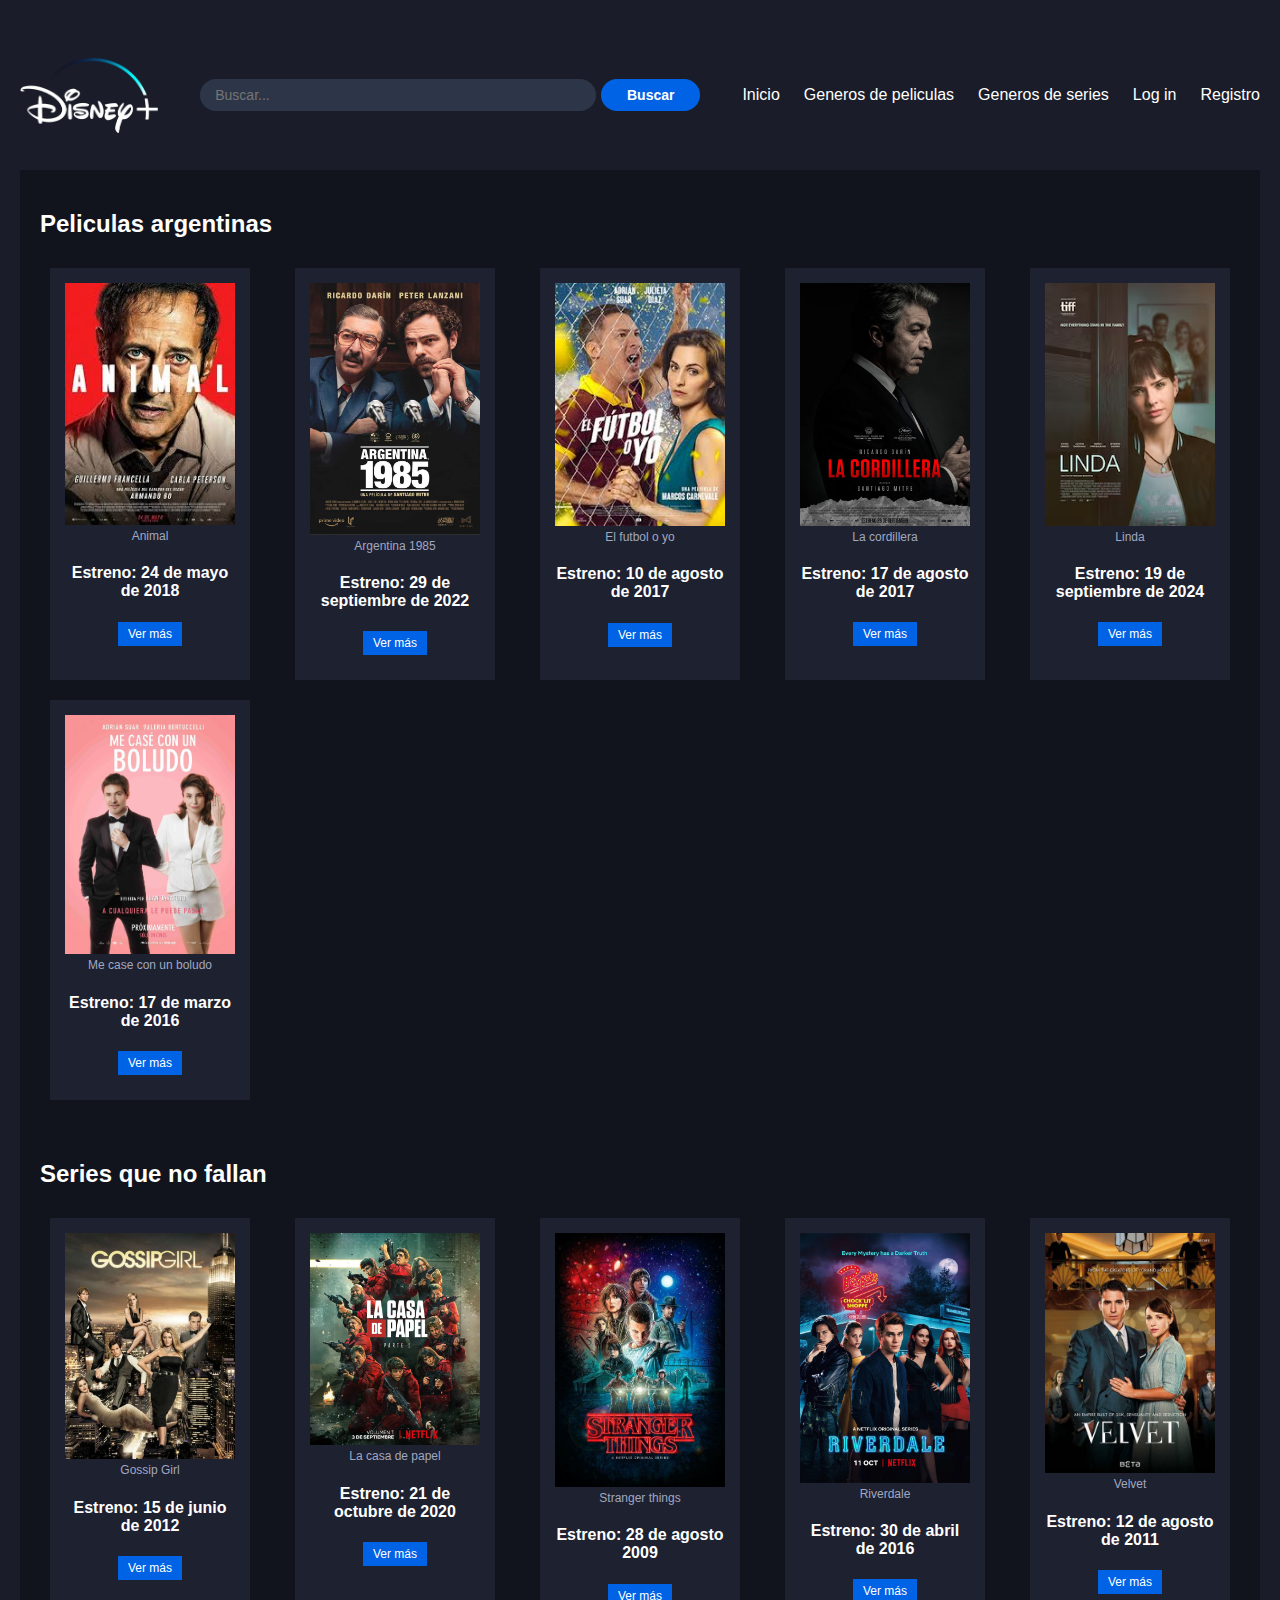
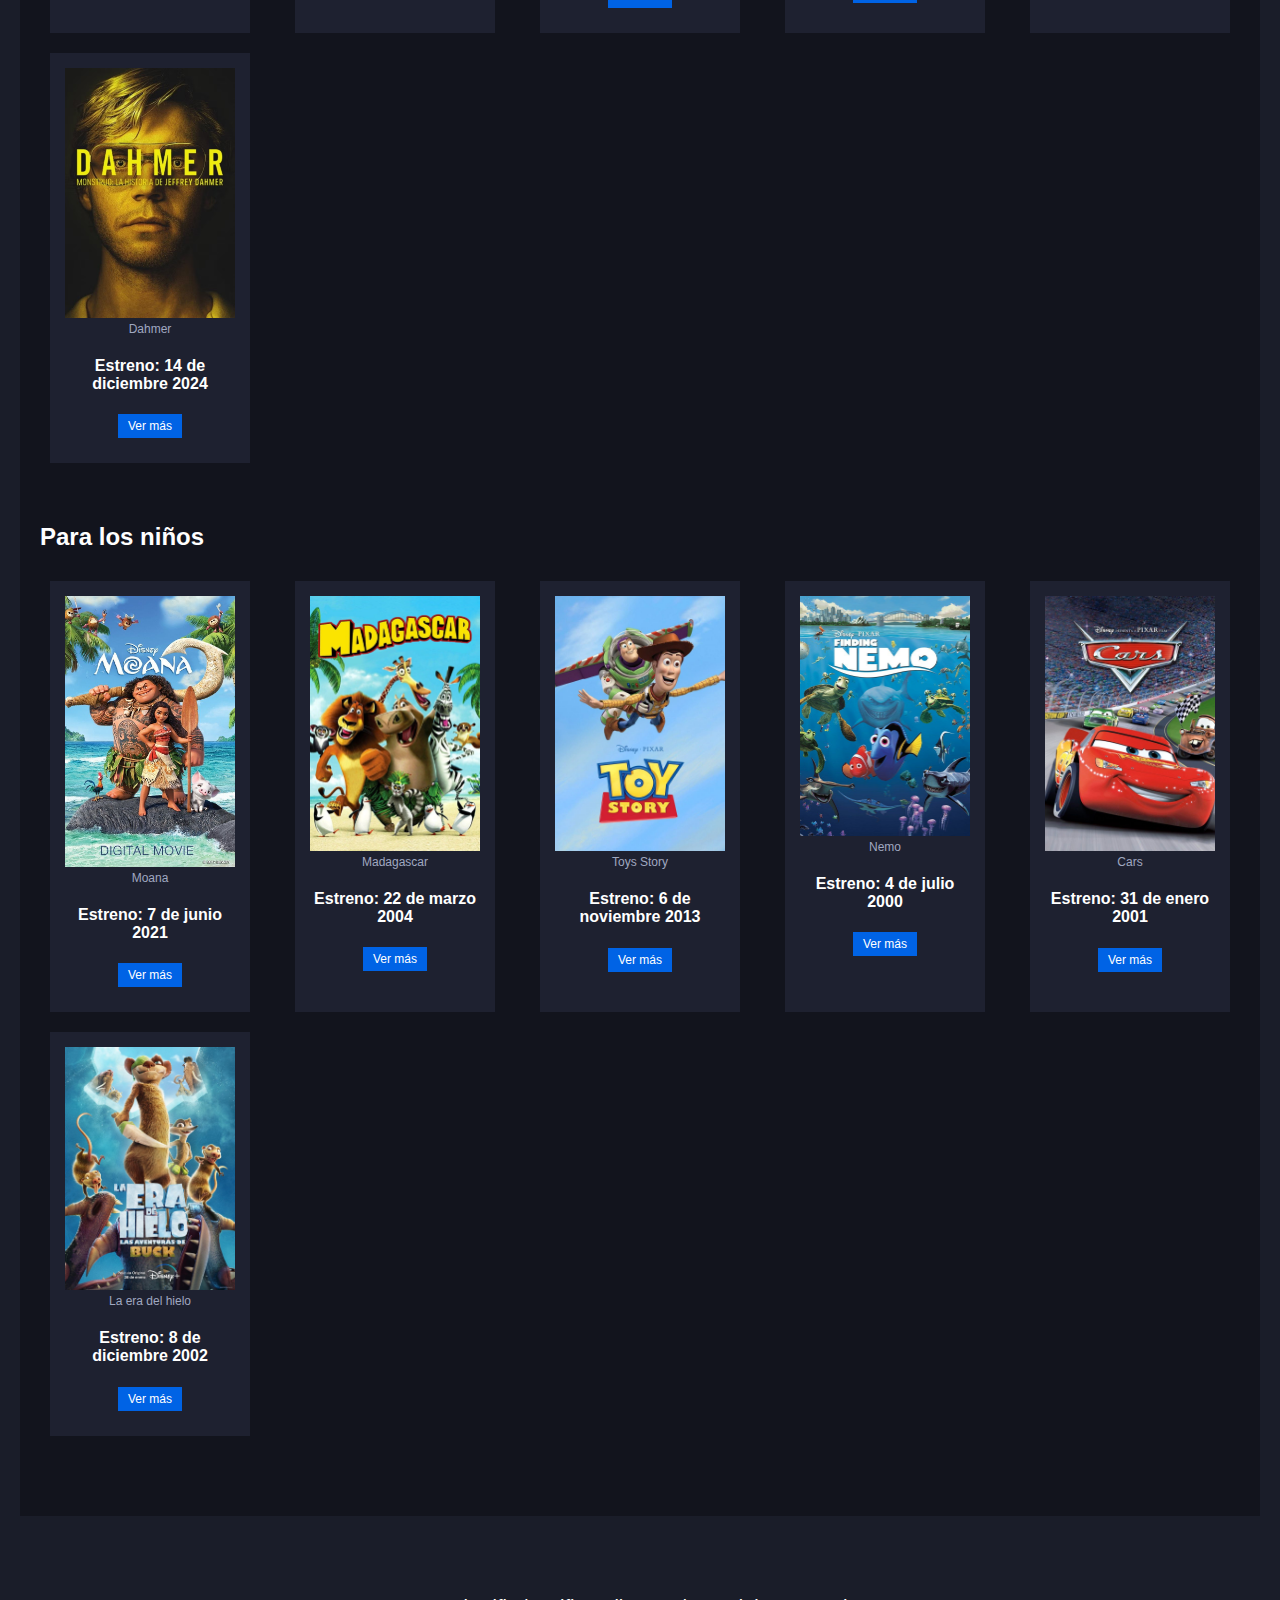
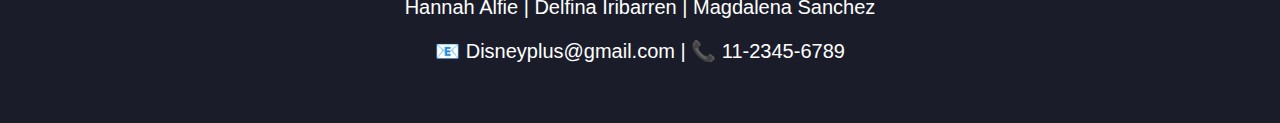
==== commit 8f288e1c: "cambie el home" ====
--- a/index.html
+++ b/index.html
@@ -40,139 +40,139 @@
     </header>
 
     <main class="mainindex">
-        <h1>Peliculas argentinas</h1>
+        <h2>Peliculas argentinas</h2>
         <section class="contenedorPadre">
             <article class="contenedor">
                 <img src="./img/animal.png" alt="">
-                <h2>Animal</h2>
-                <h3>Estreno: 24 de mayo de 2018</h3>
+                <h3>Animal</h3>
+                <h4>Estreno: 24 de mayo de 2018</h4>
                 <a href="./detallePelicula.html">Ver más</a>
             </article>
             
             <article class="contenedor">
                 <img src="./img/arg1985.png" alt="">
-                <h2>Argentina 1985</h2>
-                <h3>Estreno: 29 de septiembre de 2022</h3>
+                <h3>Argentina 1985</h3>
+                <h4>Estreno: 29 de septiembre de 2022</h4>
                 <a href="./detallePelicula.html">Ver más</a>
             </article>
 
             <article class="contenedor">
                 <img src="./img/elfutbol.png" alt="">
-                <h2>El futbol o yo</h2>
-                <h3>Estreno: 10 de agosto de 2017</h3>
+                <h3>El futbol o yo</h3>
+                <h4>Estreno: 10 de agosto de 2017</h4>
                 <a href="./detallePelicula.html">Ver más</a>
             </article>
 
             <article class="contenedor">
                 <img src="./img/cordillera.jpg" alt="">
-                <h2>La cordillera</h2>
-                <h3>Estreno: 17 de agosto de 2017</h3>
+                <h3>La cordillera</h3>
+                <h4>Estreno: 17 de agosto de 2017</h4>
                 <a href="./detallePelicula.html">Ver más</a>
             </article>
 
             <article class="contenedor">
                 <img src="./img/linda.jpg" alt="">
-                <h2>Linda</h2>
-                <h3>Estreno: 19 de septiembre de 2024</h3>
+                <h3>Linda</h3>
+                <h4>Estreno: 19 de septiembre de 2024</h4>
                 <a href="./detallePelicula.html">Ver más</a>
             </article>
 
             <article class="contenedor">
                 <img src="./img/Me_casae_con_un_boludo.jpg" alt="">
-                <h2>Me case con un boludo</h2>
-                <h3>Estreno: 17 de marzo de 2016</h3>
+                <h3>Me case con un boludo</h3>
+                <h4>Estreno: 17 de marzo de 2016</h4>
                 <a href="./detallePelicula.html">Ver más</a>
             </article>
         </section>
 
-        <h1>Series que no fallan</h1>
+        <h2>Series que no fallan</h2>
         <section class="contenedorPadre">
             <article class="contenedor">
                 <img src="./img/gossip.jpg" alt="">
-                <h2>Gossip Girl</h2>
-                <h3>Estreno: 15 de junio de 2012</h3>
+                <h3>Gossip Girl</h3>
+                <h4>Estreno: 15 de junio de 2012</h4>
                 <a href="./detalleSerie.html">Ver más</a>
             </article>
             
             <article class="contenedor">
                 <img src="./img/lcdp.jpg" alt="">
-                <h2>La casa de papel</h2>
-                <h3>Estreno: 21 de octubre de 2020</h3>
+                <h3>La casa de papel</h3>
+                <h4>Estreno: 21 de octubre de 2020</h4>
                 <a href="./detalleSerie.html">Ver más</a>
             </article>
 
             <article class="contenedor">
                 <img src="./img/stranger.jpg" alt="">
-                <h2>Stranger things</h2>
-                <h3>Estreno: 28 de agosto 2009</h3>
+                <h3>Stranger things</h3>
+                <h4>Estreno: 28 de agosto 2009</h4>
                 <a href="./detalleSerie.html">Ver más</a>
             </article>
 
             <article class="contenedor">
                 <img src="./img/riv.jpg" alt="">
-                <h2>Riverdale</h2>
-                <h3>Estreno: 30 de abril de 2016</h3>
+                <h3>Riverdale</h3>
+                <h4>Estreno: 30 de abril de 2016</h4>
                 <a href="./detalleSerie.html">Ver más</a>
             </article>
 
             <article class="contenedor">
                 <img src="./img/velvet.jpg" alt="">
-                <h2>Velvet</h2>
-                <h3>Estreno: 12 de agosto de 2011</h3>
+                <h3>Velvet</h3>
+                <h4>Estreno: 12 de agosto de 2011</h4>
                 <a href="./detalleSerie.html">Ver más</a>
             </article>
 
             <article class="contenedor">
                 <img src="./img/dahmer.jpg" alt="">
-                <h2>Dahmer</h2>
-                <h3>Estreno: 14 de diciembre 2024</h3>
+                <h3>Dahmer</h3>
+                <h4>Estreno: 14 de diciembre 2024</h4>
                 <a href="./detalleSerie.html">Ver más</a>
             </article>
             
         </section>
 
 
-        <h1>Para los niños</h1>
+        <h2>Para los niños</h2>
         <section class="contenedorPadre">
             <article class="contenedor">
                 <img src="./img/moana.jpg" alt="">
-                <h2>Moana</h2>
-                <h3>Estreno: 7 de junio 2021</h3>
+                <h3>Moana</h3>
+                <h4>Estreno: 7 de junio 2021</h4>
                 <a href="./detallePelicula.html">Ver más</a>
             </article>
 
             <article class="contenedor">
                 <img src="./img/mada.jgp.jpg" alt="">
-                <h2>Madagascar</h2>
-                <h3>Estreno: 22 de marzo 2004</h3>
+                <h3>Madagascar</h3>
+                <h4>Estreno: 22 de marzo 2004</h4>
                 <a href="./detallePelicula.html">Ver más</a>
             </article>
 
             <article class="contenedor">
                 <img src="./img/toy.jpg" alt="">
-                <h2>Toys Story</h2>
-                <h3>Estreno: 6 de noviembre 2013</h3>
+                <h3>Toys Story</h3>
+                <h4>Estreno: 6 de noviembre 2013</h4>
                 <a href="./detallePelicula.html">Ver más</a>
             </article>
 
             <article class="contenedor">
                 <img src="./img/nemo.jpg" alt="">
-                <h2>Nemo</h2>
-                <h3>Estreno: 4 de julio 2000</h3>
+                <h3>Nemo</h3>
+                <h4>Estreno: 4 de julio 2000</h4>
                 <a href="./detallePelicula.html">Ver más</a>
             </article>
 
             <article class="contenedor">
                 <img src="./img/cars.jpg" alt="">
-                <h2>Cars</h2>
-                <h3>Estreno: 31 de enero 2001</h3>
+                <h3>Cars</h3>
+                <h4>Estreno: 31 de enero 2001</h4>
                 <a href="./detallePelicula.html">Ver más</a>
             </article>
 
             <article class="contenedor">
                 <img src="./img/era.jpg" alt="">
-                <h2>La era del hielo</h2>
-                <h3>Estreno: 8 de diciembre 2002</h3>
+                <h3>La era del hielo</h3>
+                <h4>Estreno: 8 de diciembre 2002</h4>
                 <a href="./detallePelicula.html">Ver más</a>
             </article>
         </section>
@@ -183,8 +183,6 @@
         <p>Hannah Alfie | Delfina Iribarren | Magdalena Sanchez</p>
         <p>📧 Disneyplus@gmail.com | 📞 11-2345-6789</p>
     </footer>
-    <!-- comentario -->
-
-
+    
 </body>
 </html>--- a/css/styles.css
+++ b/css/styles.css
@@ -269,12 +269,21 @@
     border-radius: 12px;
 }
 
-
 /* DETALLE GENERO */
-
-
-
-
+.detalleGen img {
+    width: 200px;
+    height: 220px;
+
+}
+
+.detalleGen li {
+    list-style-type: none;
+}
+
+.detalleGen ul {
+    display: flex;
+    flex-wrap: wrap;
+}
 
 
 /* Medida para COMPUTADORAS, que la medida es 1024px o menos */
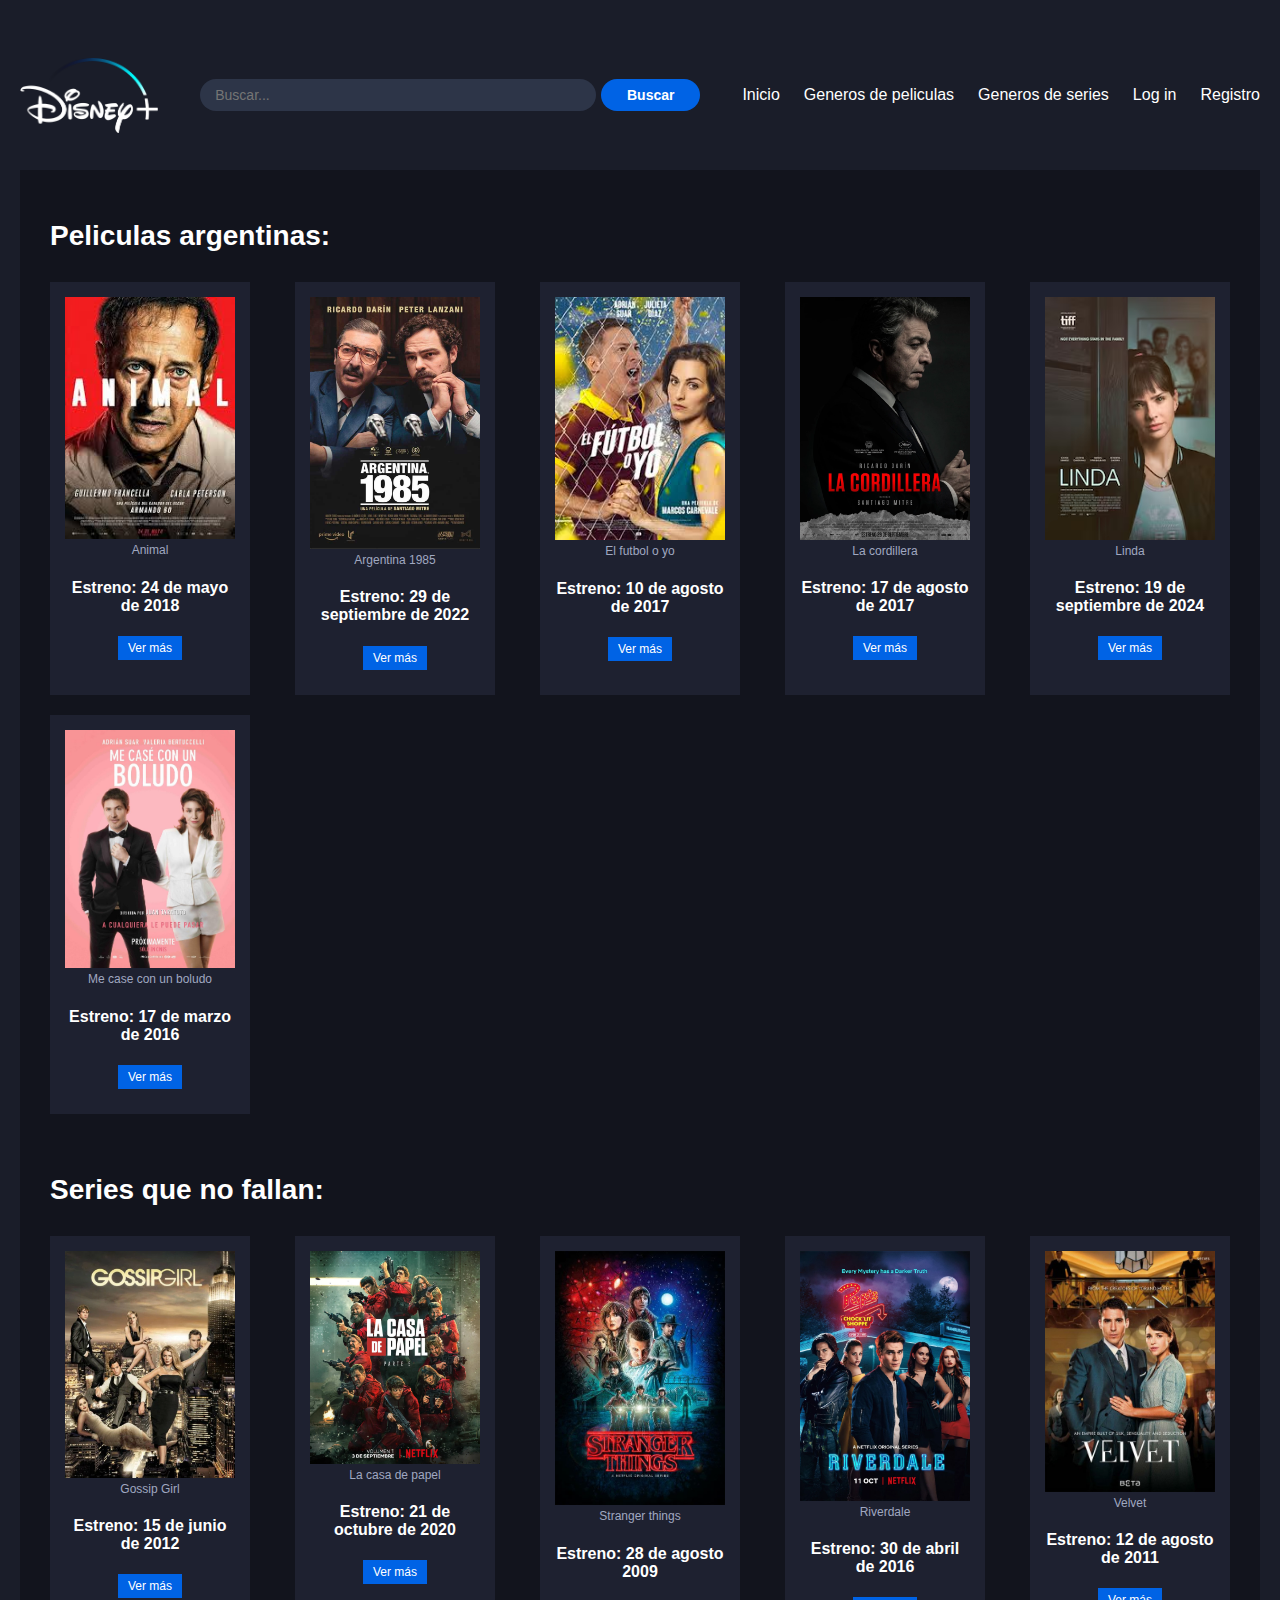
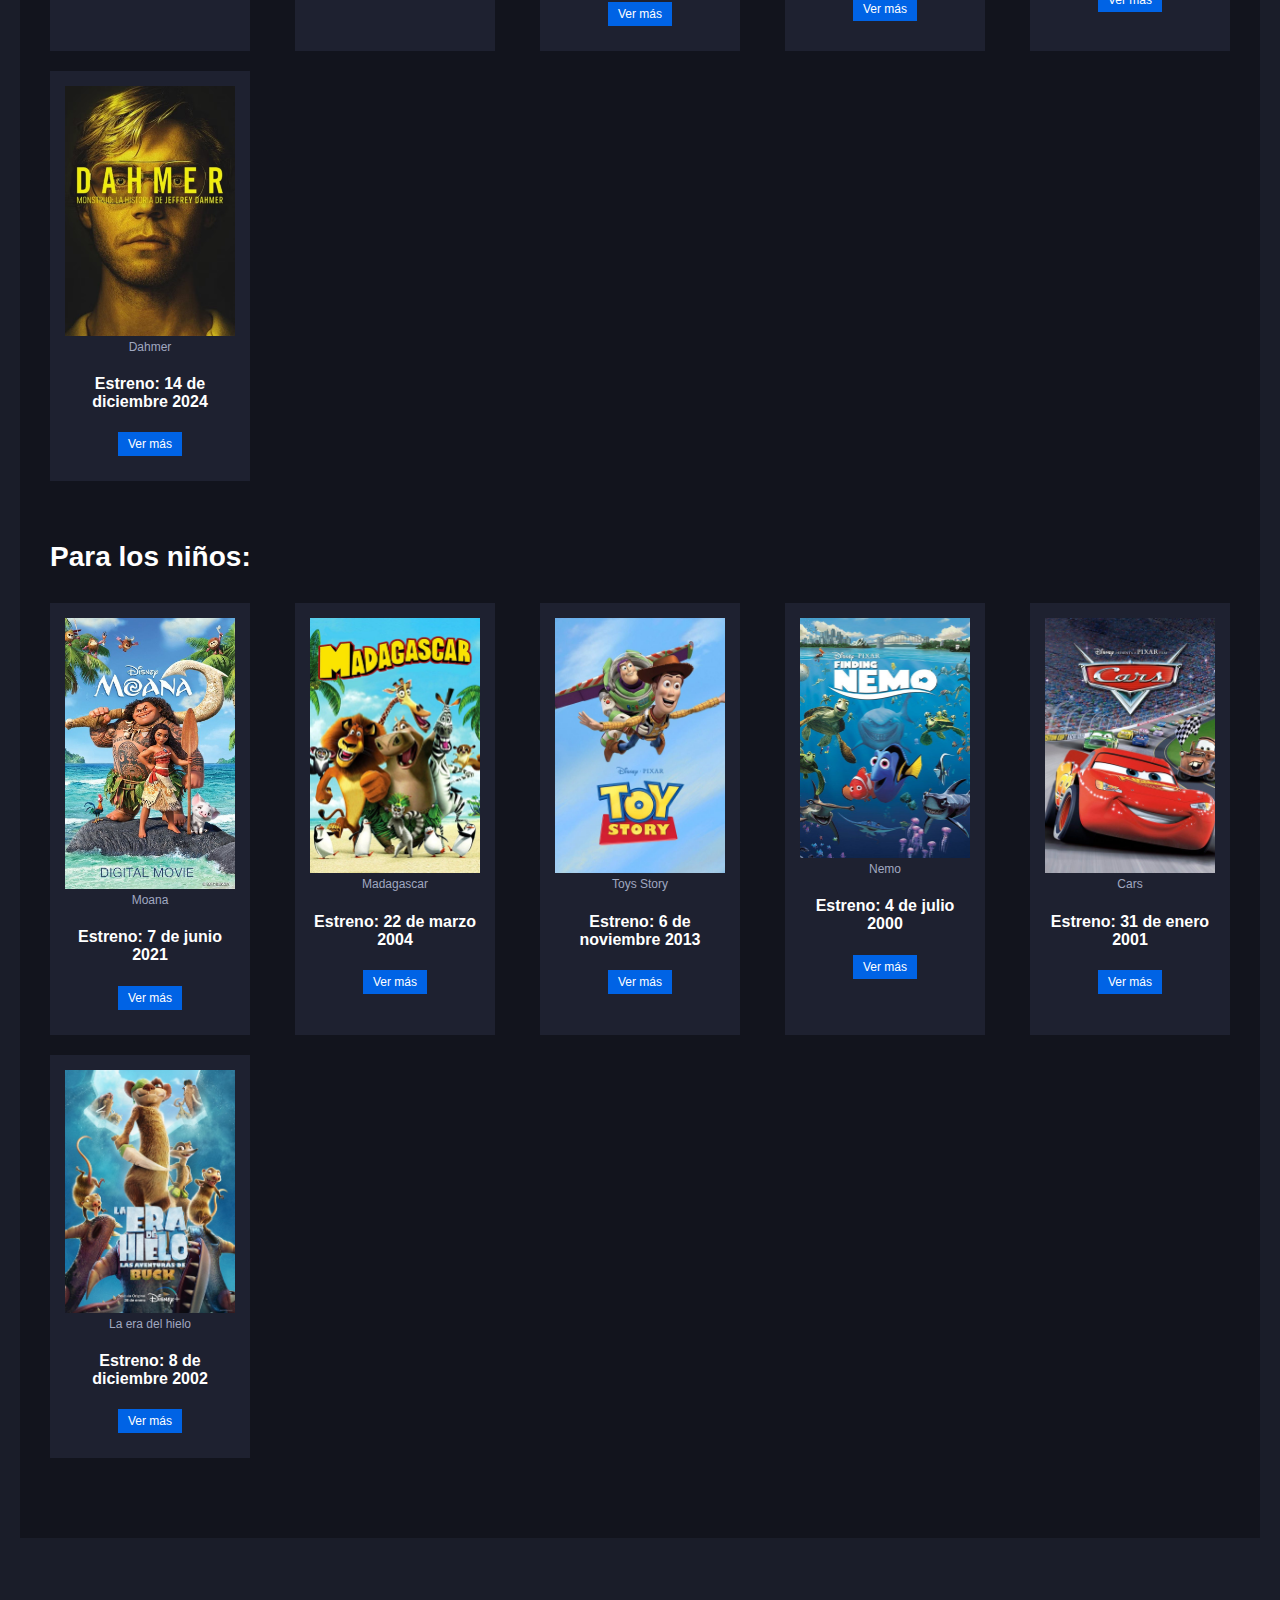
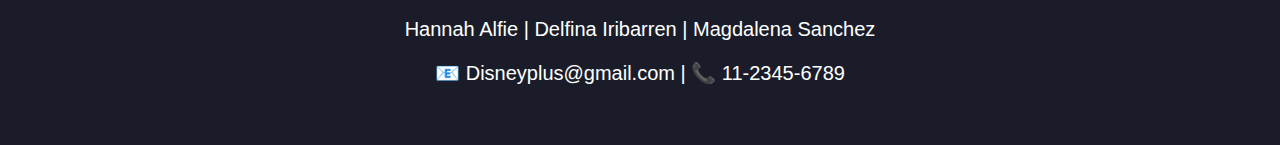
==== commit 0c5ffbbd: "CSS" ====
--- a/index.html
+++ b/index.html
@@ -40,7 +40,7 @@
     </header>
 
     <main class="mainindex">
-        <h2>Peliculas argentinas</h2>
+        <h2 class="titulo">Peliculas argentinas:</h2>
         <section class="contenedorPadre">
             <article class="contenedor">
                 <img src="./img/animal.png" alt="">
@@ -85,7 +85,7 @@
             </article>
         </section>
 
-        <h2>Series que no fallan</h2>
+        <h2 class="titulo">Series que no fallan:</h2>
         <section class="contenedorPadre">
             <article class="contenedor">
                 <img src="./img/gossip.jpg" alt="">
@@ -132,7 +132,7 @@
         </section>
 
 
-        <h2>Para los niños</h2>
+        <h2 class="titulo">Para los niños:</h2>
         <section class="contenedorPadre">
             <article class="contenedor">
                 <img src="./img/moana.jpg" alt="">
--- a/css/styles.css
+++ b/css/styles.css
@@ -70,7 +70,7 @@
     color: white;
 }
 
-.mainindex h1 {
+.titulo{
     font-size: 28px;
     margin: 30px 0 20px 10px;
     color: #ffffff;
@@ -270,20 +270,46 @@
 }
 
 /* DETALLE GENERO */
-.detalleGen img {
+.detalle-genero {
+    padding: 0 20px;
+    max-width: 1200px;
+    margin: 0 auto;
+}
+
+
+.detalle-genero h1 {
+    font-size: 32px;
+    text-align: center;
+    margin-bottom: 40px;
+}
+
+.detalle-genero h2 {
+    font-size: 24px;
+    color: #00a8e8;
+    margin-bottom: 30px;
+    padding-left: 20px;
+}
+
+
+.lista-peliculas {
+    display: flex;
+    justify-content: center;
+    gap: 25px;
+}
+
+
+.pelicula {
     width: 200px;
-    height: 220px;
-
-}
-
-.detalleGen li {
-    list-style-type: none;
-}
-
-.detalleGen ul {
-    display: flex;
-    flex-wrap: wrap;
-}
+    background: #192a56;
+    border-radius: 8px;
+    text-align: center;
+}
+
+.pelicula img {
+    width: 100%;
+    height: 300px;
+}
+
 
 
 /* Medida para COMPUTADORAS, que la medida es 1024px o menos */
@@ -402,20 +428,3 @@
         font-size: 16px;
     }
 }
-
-/* GENEROS PELICULAS Y GENEROS SERIES */
-.generos ul{
-    display: flex;
-    justify-content: space-around;
-}
-.generos li{
-    padding: 5px;
-    list-style: none;
-}
-.generos a{
-    text-decoration: none;
-    color:#00a8e8;
-    border: 2px solid #00a8e8;
-    border-radius: 4px;
-    padding: 8px;
-}
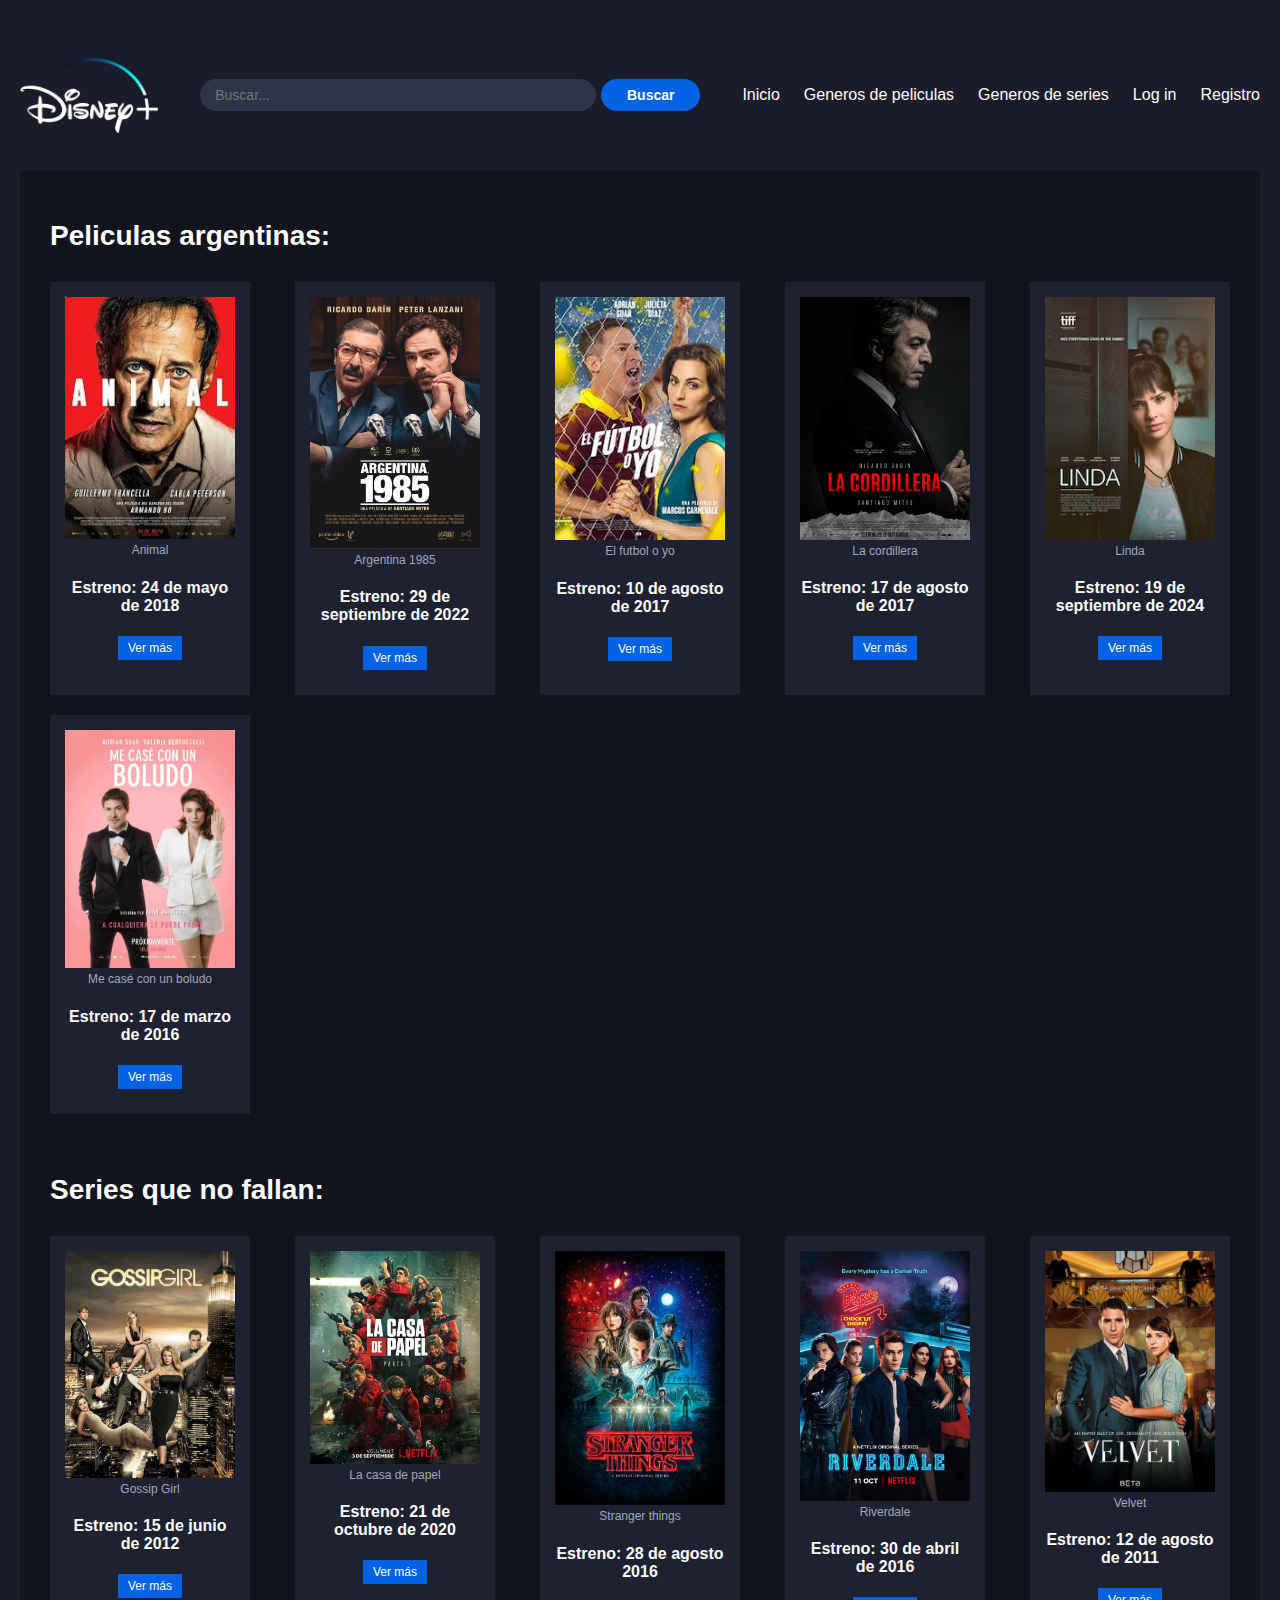
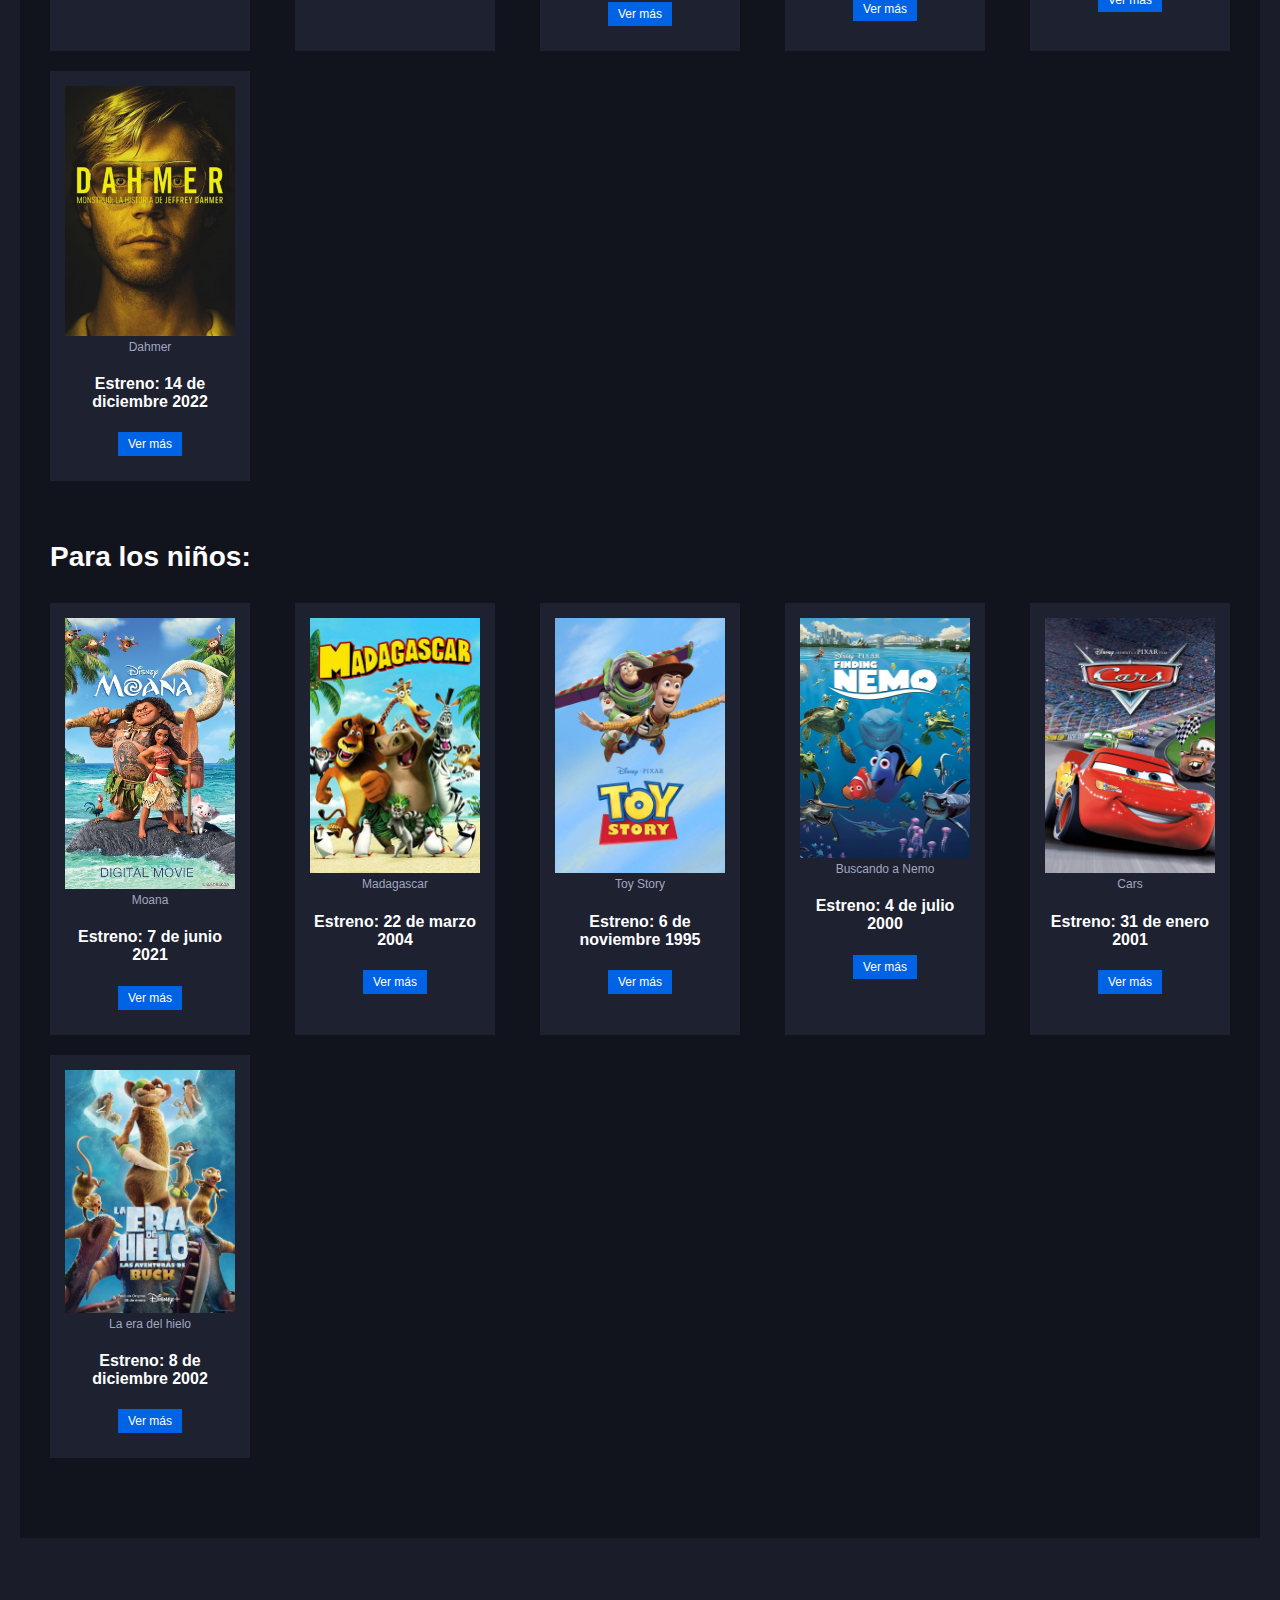
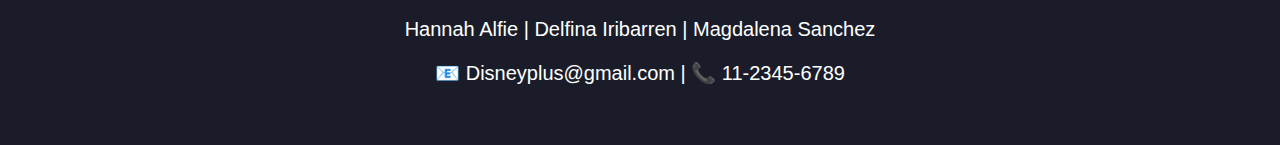
==== commit 69c12bcd: "edite home y detalle genero" ====
--- a/index.html
+++ b/index.html
@@ -79,7 +79,7 @@
 
             <article class="contenedor">
                 <img src="./img/Me_casae_con_un_boludo.jpg" alt="">
-                <h3>Me case con un boludo</h3>
+                <h3>Me casé con un boludo</h3>
                 <h4>Estreno: 17 de marzo de 2016</h4>
                 <a href="./detallePelicula.html">Ver más</a>
             </article>
@@ -104,7 +104,7 @@
             <article class="contenedor">
                 <img src="./img/stranger.jpg" alt="">
                 <h3>Stranger things</h3>
-                <h4>Estreno: 28 de agosto 2009</h4>
+                <h4>Estreno: 28 de agosto 2016</h4>
                 <a href="./detalleSerie.html">Ver más</a>
             </article>
 
@@ -125,7 +125,7 @@
             <article class="contenedor">
                 <img src="./img/dahmer.jpg" alt="">
                 <h3>Dahmer</h3>
-                <h4>Estreno: 14 de diciembre 2024</h4>
+                <h4>Estreno: 14 de diciembre 2022</h4>
                 <a href="./detalleSerie.html">Ver más</a>
             </article>
             
@@ -150,14 +150,14 @@
 
             <article class="contenedor">
                 <img src="./img/toy.jpg" alt="">
-                <h3>Toys Story</h3>
-                <h4>Estreno: 6 de noviembre 2013</h4>
+                <h3>Toy Story</h3>
+                <h4>Estreno: 6 de noviembre 1995</h4>
                 <a href="./detallePelicula.html">Ver más</a>
             </article>
 
             <article class="contenedor">
                 <img src="./img/nemo.jpg" alt="">
-                <h3>Nemo</h3>
+                <h3>Buscando a Nemo</h3>
                 <h4>Estreno: 4 de julio 2000</h4>
                 <a href="./detallePelicula.html">Ver más</a>
             </article>
@@ -183,6 +183,6 @@
         <p>Hannah Alfie | Delfina Iribarren | Magdalena Sanchez</p>
         <p>📧 Disneyplus@gmail.com | 📞 11-2345-6789</p>
     </footer>
-    
+
 </body>
 </html>--- a/css/styles.css
+++ b/css/styles.css
@@ -428,3 +428,9 @@
         font-size: 16px;
     }
 }
+
+
+/* RESULTADO DE BUSQUEDA */
+.oculto{
+    display: none;
+}